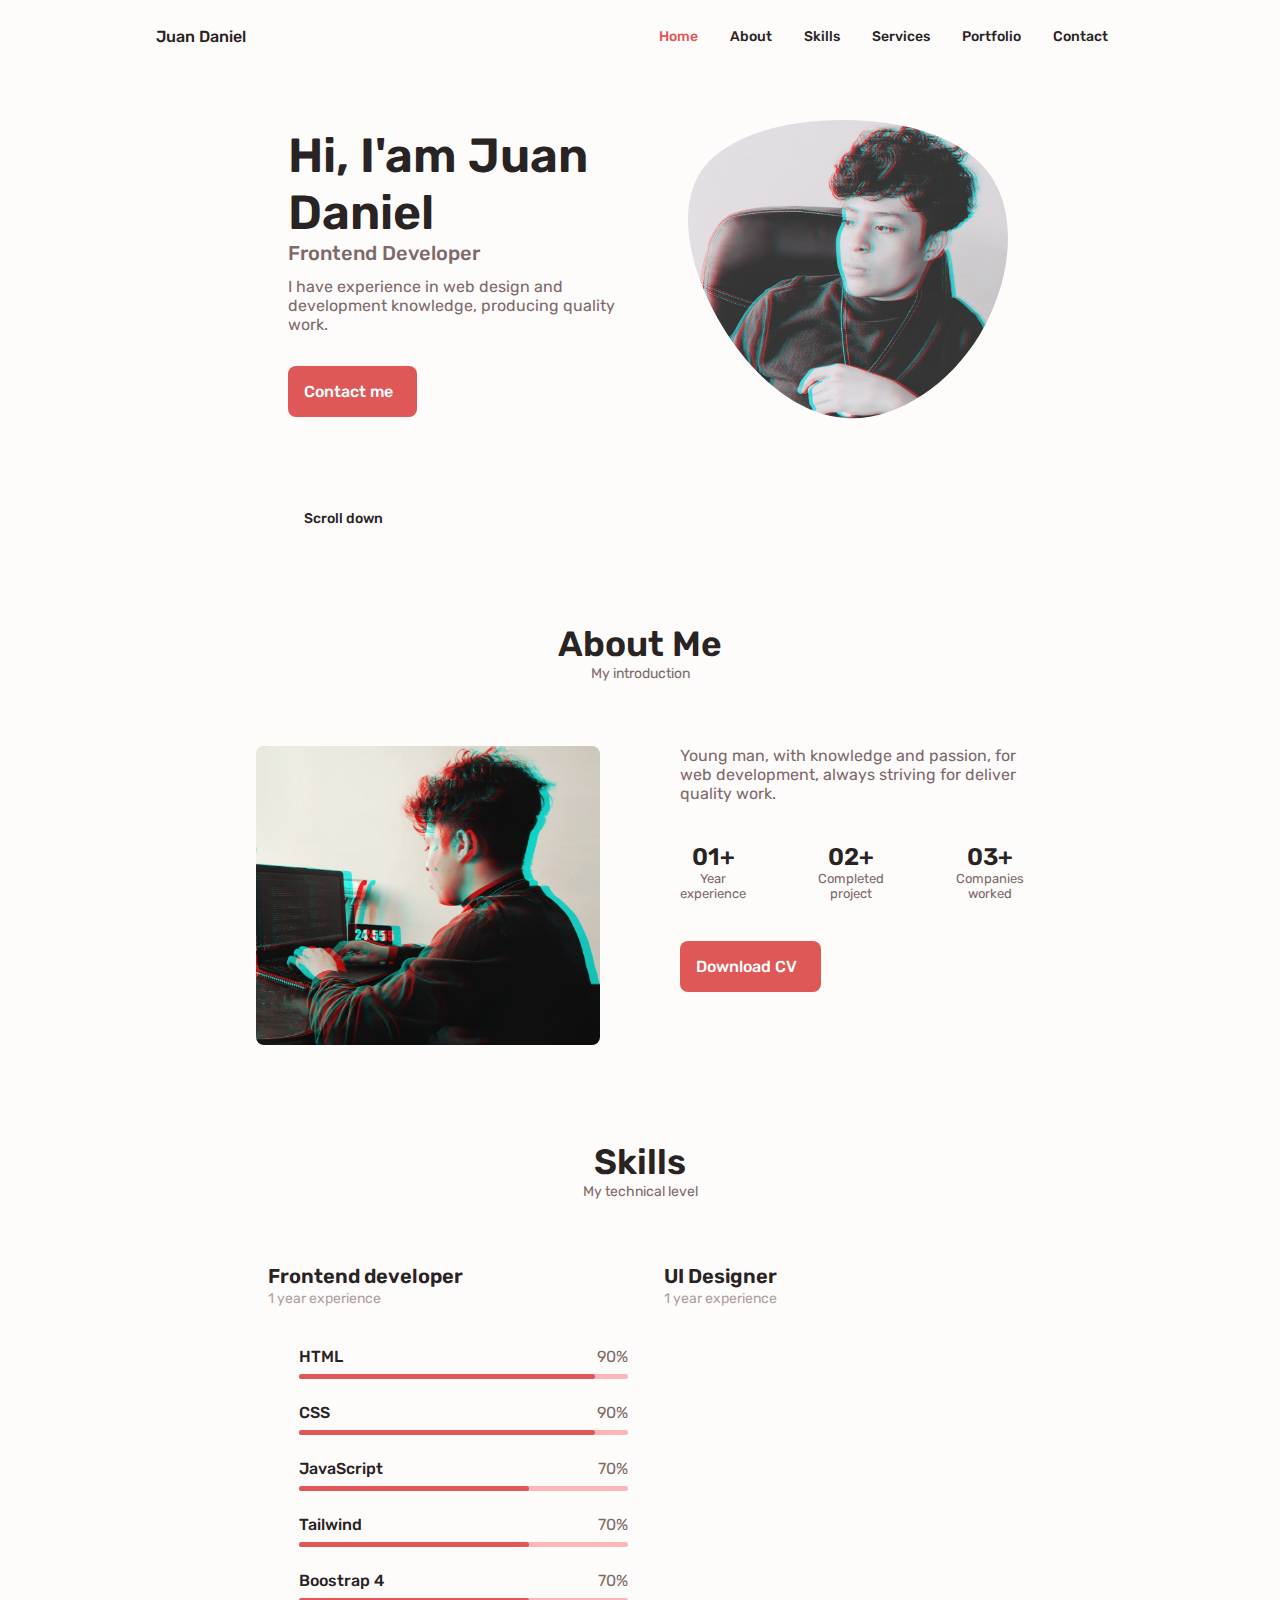
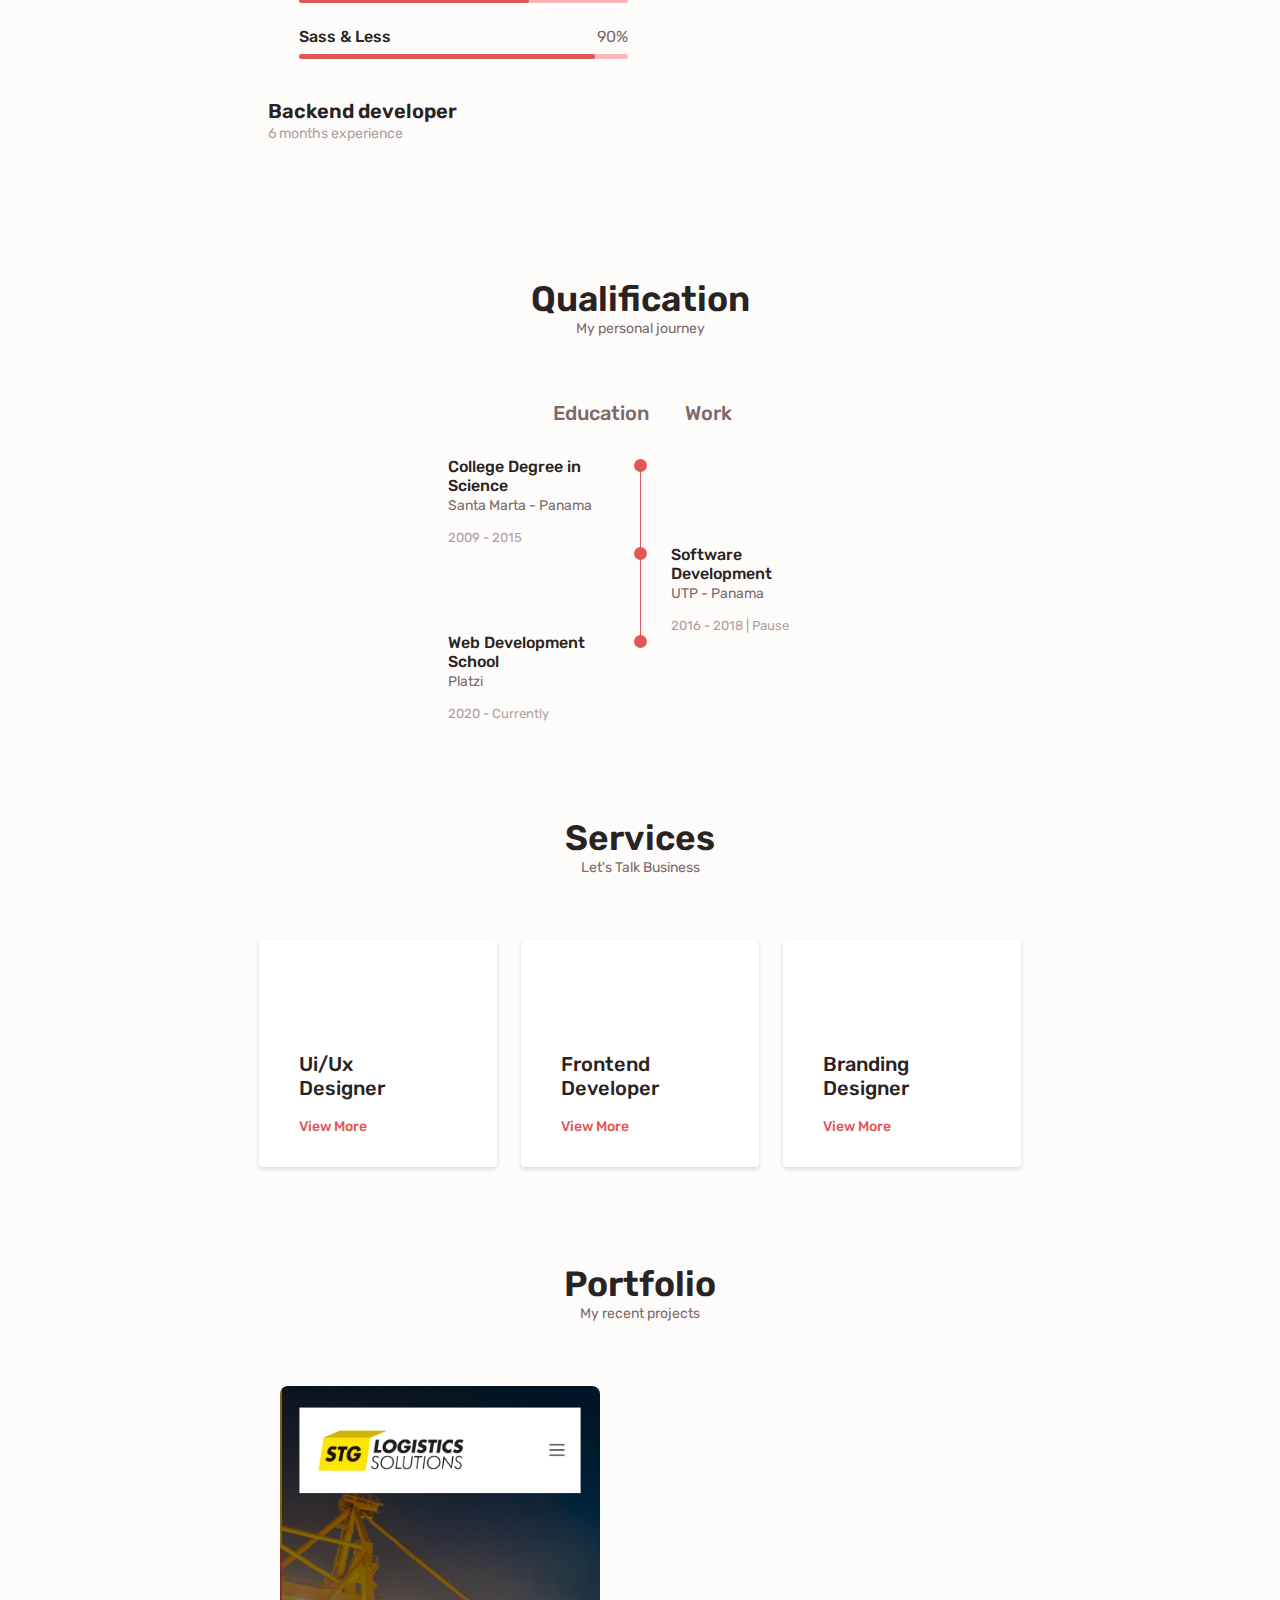
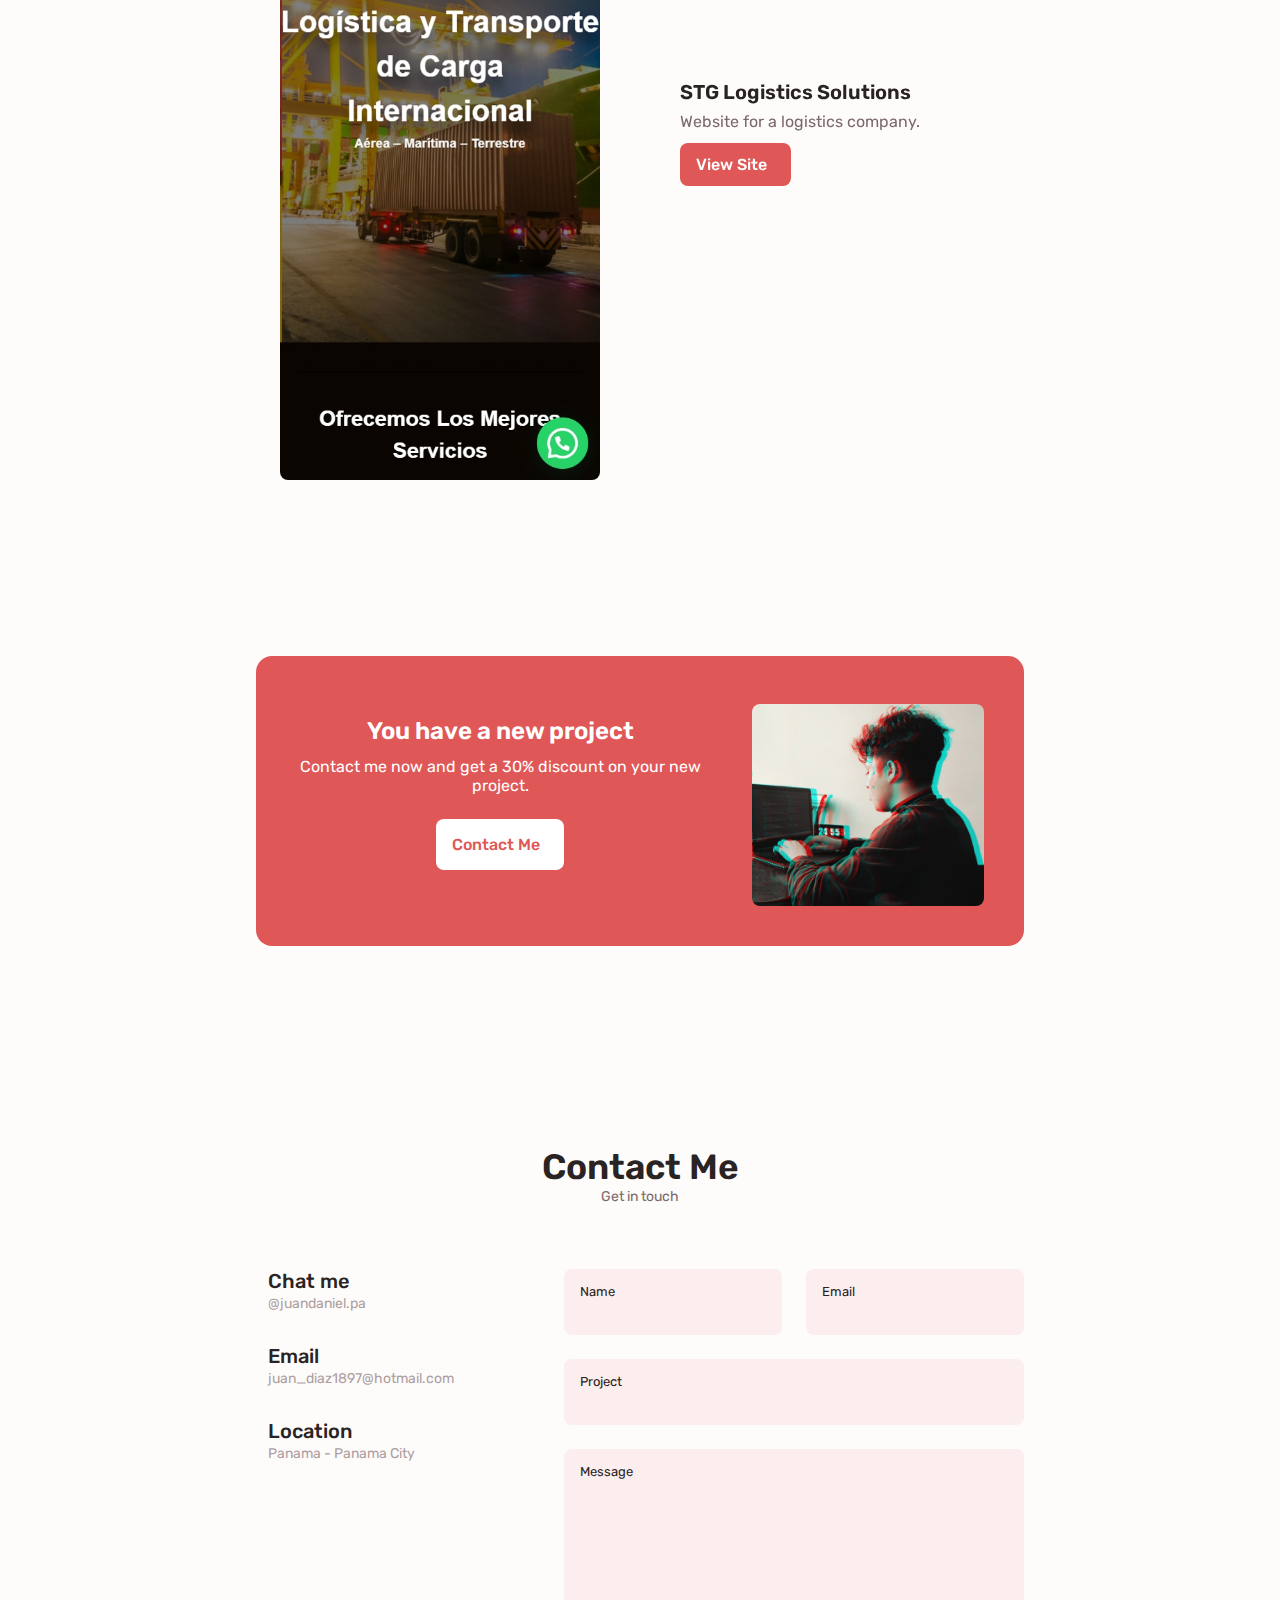
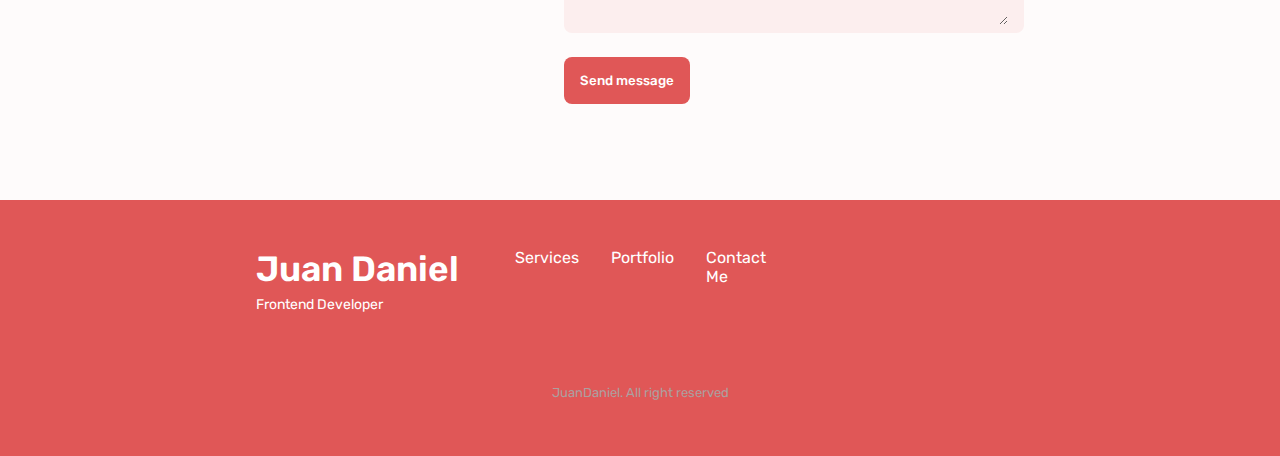
==== index.html @ 8e56fc28 "adding .com" ====
<!DOCTYPE html>
<html lang="en">
<head>
    <title>Portfolio - Juan Daniel</title>
    <meta charset="UTF-8">
    <meta http-equiv="X-UA-Compatible" content="IE=edge">
    <meta name="viewport" content="width=device-width, initial-scale=1.0">
    
    <!--============ UNICONS ============-->
    <link rel="stylesheet" href="https://unicons.iconscout.com/release/v4.0.0/css/line.css">

    <!--============ SWIPER CSS ============-->
    <link rel="stylesheet" href="CSS/swiper-bundle.min.css">


    <!--============ STYLES CSS ============-->
    <link rel="stylesheet" href="CSS/styles.css">

    <!--============ GOOGLE FONTS ============-->
    <link rel="preconnect" href="https://fonts.googleapis.com">
    <link rel="preconnect" href="https://fonts.gstatic.com" crossorigin>
    <link href="https://fonts.googleapis.com/css2?family=Rubik:wght@400;500;600&display=swap" rel="stylesheet">


</head>
<body>
    

    <!--==================== HEADER ====================-->
    <header class="header" id="header">
         <nav class="nav container">
             <a href="" class="nav__logo">Juan Daniel</a>

             <article class="nav__menu" id="nav-menu">
                <ul class="nav__list grid">
                    <li class="nav__item"><a href="#home" class="nav__link active-link">
                        <i class="uil uil-estate nav__icon"></i> Home
                    </a></li>

                    <li class="nav__item"><a href="#about" class="nav__link">
                        <i class="uil uil-user nav__icon"></i> About
                    </a></li>

                    <li class="nav__item"><a href="#skills" class="nav__link">
                        <i class="uil uil-file-alt nav__icon"></i> Skills
                    </a></li>

                    <li class="nav__item"><a href="#services" class="nav__link">
                        <i class="uil uil-briefcase-alt nav__icon"></i> Services
                    </a></li>
                    
                    <li class="nav__item"><a href="#portfolio" class="nav__link">
                        <i class="uil uil-scenery nav__icon"></i> Portfolio
                    </a></li>

                    <li class="nav__item"><a href="#contact" class="nav__link">
                        <i class="uil uil-telegram-alt nav__icon"></i> Contact
                    </a></li>
                </ul>
                <i class="uil uil-times  nav__close" id="nav-close"></i>
             </article>

             <article class="nav__btns">
                <!-- Theme change button -->
                <i class="uil uil-moon change-theme" id="theme-button"></i>

                 <article class="nav__toggle" id="nav-toggle">
                    <i class="uil uil-apps"></i>
                 </article>
             </article>
         </nav> 
    </header>

    <!--==================== MAIN ====================-->
    <main class="main">
        <!--==================== HOME ====================-->
        <section class="home section" id="home">
            <article class="home__container container grid">
                <article class="home__content grid">
                    <article class="home__social">

                        <a href="https://www.linkedin.com/in/juan-daniel-diaz181997/?locale=en_US" target="_blank" class="home__social-icon">
                            <i class="uil uil-linkedin-alt"></i>
                        </a>
                        
                        <a href="https://www.instagram.com/juandaniel.pa/" target="_blank" class="home__social-icon">
                            <i class="uil uil-instagram"></i>
                        </a>
                        
                        <a href="https://github.com/juandaniel-pa" target="_blank" class="home__social-icon">
                            <i class="uil uil-github-alt"></i>
                        </a>
                    </article>
                    <article class="home__img">
                        <svg class="home__blob" viewBox="0 0 200 187" xmlns="http://www.w3.org/2000/svg" xmlns:xlink="http://www.w3.org/1999/xlink">
                            <mask id="mask0" mask-type="alpha">
                                <path d="M190.312 36.4879C206.582 62.1187 201.309 102.826 182.328 134.186C163.346 165.547 
                                130.807 187.559 100.226 186.353C69.6454 185.297 41.0228 161.023 21.7403 129.362C2.45775 
                                97.8511 -7.48481 59.1033 6.67581 34.5279C20.9871 10.1032 59.7028 -0.149132 97.9666 
                                0.00163737C136.23 0.303176 174.193 10.857 190.312 36.4879Z"/>
                            </mask>
                            <g mask="url(#mask0)">
                                <path d="M190.312 36.4879C206.582 62.1187 201.309 102.826 182.328 134.186C163.346 
                                165.547 130.807 187.559 100.226 186.353C69.6454 185.297 41.0228 161.023 21.7403 
                                129.362C2.45775 97.8511 -7.48481 59.1033 6.67581 34.5279C20.9871 10.1032 59.7028 
                                -0.149132 97.9666 0.00163737C136.23 0.303176 174.193 10.857 190.312 36.4879Z"/>
                                <image class="home__blob-img" x='-30' y='' href="./assets/images/lookme.jpg"/>
                            </g>
                        </svg>
                    </article>
                    <article class="home__data">
                        <h1 class="home__title">Hi, I'am Juan Daniel</h1>
                        <h3 class="home__subtitle">Frontend Developer</h3>
                        <p class="home__description">I have experience in web design and development knowledge, producing quality work.</p>
                        <a href="#contact" class="button button--flex">
                            Contact me <i class="uil uil-telegram-alt button__icon"></i>
                        </a>

                    </article>
                </article>
                <article class="home__scroll">
                    <a href="#about" class="home__scroll-button button--flex">
                        <i class="uil uil-mouse-alt home__scroll-mouse"></i>
                        <span class="home__scroll-name">Scroll down</span>
                        <i class="uil uil-arrow-down home__scroll-arrow"></i>
                    </a>
                </article>
            </article>
        </section>

        <!--==================== ABOUT ====================-->
        <section class="about section" id="about">

            <h2 class="section__title">About Me</h2>

            <span class="section__subtitle">My introduction</span>

            <article class="about__container container grid">

                <img src="./assets/images/me_compu.jpg" alt="frontend, design, services, web development, freelance, ui, design" class="about__img">

                <article class="about__data">
                    <p class="about__description">
                        Young man, with knowledge and passion, for web development,
                        always striving for
                        deliver quality work.
                    </p>

                    <article class="about__info">

                        <article>
                            <span class="about__info-title">01+</span>

                            <span class="about__info-name">Year <br> experience</span>
                        </article>

                        <article>
                            <span class="about__info-title">02+</span>

                            <span class="about__info-name">Completed <br> project</span>
                        </article>

                        <article>
                            <span class="about__info-title">03+</span>

                            <span class="about__info-name">Companies <br> worked</span>
                        </article>
                    </article>
                    <article class="about__buttons">
                        <a download="" href="./pdf/Resume-Juan_Diaz.pdf" class="button button--flex">
                            Download CV <i class="uil uil-import button__icon"></i>
                        </a>
                    </article>
                </article>

            </article>
        </section>

        <!--==================== SKILLS ====================-->
        <section class="skills section" id="skills">
            <h2 class="section__title">Skills</h2>
            <span class="section__subtitle">My technical  level</span>

            <div class="skills__container container grid">
                <div>
                     <!--==================== SKILLS 1====================-->
                    <div class="skills__content skills__open">
                        <div class="skills__header">
                            <i class="uil uil-brackets-curly skills__icon"></i>

                            <div>
                                <h1 class="skills__title">Frontend developer</h1>
                                <span class="skills__subtitle">1 year experience</span>
                            </div>
                            <i class="uil uil-angle-down skills__arrow"></i>


                        </div>

                        <div class="skills__list  grid">
                            <div class="skills__data">
                                <div class="skills__titles">
                                    <h3 class="skills__name">HTML</h3>
                                    <span class="skills__number">90%</span>
                                </div>
                                <div class="skills__bar">
                                    <span class="skills__percentage skills__html"></span>
                                </div>
                            </div>

                            <div class="skills__data">
                                <div class="skills__titles">
                                    <h3 class="skills__name">CSS</h3>
                                    <span class="skills__number">90%</span>
                                </div>
                                <div class="skills__bar">
                                    <span class="skills__percentage skills__css"></span>
                                </div>
                            </div>

                            <div class="skills__data">
                                <div class="skills__titles">
                                    <h3 class="skills__name">JavaScript</h3>
                                    <span class="skills__number">70%</span>
                                </div>
                                <div class="skills__bar">
                                    <span class="skills__percentage skills__js"></span>
                                </div>
                            </div>

                            <div class="skills__data">
                                <div class="skills__titles">
                                    <h3 class="skills__name">Tailwind</h3>
                                    <span class="skills__number">70%</span>
                                </div>
                                <div class="skills__bar">
                                    <span class="skills__percentage skills__js"></span>
                                </div>
                            </div>

                            <div class="skills__data">
                                <div class="skills__titles">
                                    <h3 class="skills__name">Boostrap 4</h3>
                                    <span class="skills__number">70%</span>
                                </div>
                                <div class="skills__bar">
                                    <span class="skills__percentage skills__js"></span>
                                </div>
                            </div>

                            <div class="skills__data">
                                <div class="skills__titles">
                                    <h3 class="skills__name">Sass & Less</h3>
                                    <span class="skills__number">90%</span>
                                </div>
                                <div class="skills__bar">
                                    <span class="skills__percentage skills__css"></span>
                                </div>
                            </div>
                        </div>
                    </div>

                    <!--==================== SKILLS 2====================-->
                    <div class="skills__content skills__close">
                        <div class="skills__header">
                            <i class="uil uil-database skills__icon"></i>
                            

                            <div>
                                <h1 class="skills__title">Backend developer</h1>
                                <span class="skills__subtitle">6 months experience</span>
                            </div>
                            <i class="uil uil-angle-down skills__arrow"></i>


                        </div>

                        <div class="skills__list  grid">
                            <!-- <div class="skills__data">
                                <div class="skills__titles">
                                    <h3 class="skills__name">Node JS</h3>
                                    <span class="skills__number">60%</span>
                                </div>
                                <div class="skills__bar">
                                    <span class="skills__percentage skills__node"></span>
                                </div>
                            </div> -->

                            <div class="skills__data">
                                <div class="skills__titles">
                                    <h3 class="skills__name">SQL</h3>
                                    <span class="skills__number">65%</span>
                                </div>
                                <div class="skills__bar">
                                    <span class="skills__percentage skills__sql"></span>
                                </div>
                            </div>

                            <!-- <div class="skills__data">
                                <div class="skills__titles">
                                    <h3 class="skills__name">Mongo DB</h3>
                                    <span class="skills__number">50%</span>
                                </div>
                                <div class="skills__bar">
                                    <span class="skills__percentage skills__mongo"></span>
                                </div>
                            </div> -->

                        </div>
                    </div>
                </div>

                <div>
                    <!--==================== SKILLS 3====================-->
                    <div class="skills__content skills__close">
                        <div class="skills__header">
                            <i class="uil uil-swatchbook skills__icon"></i>
                            
                            

                            <div>
                                <h1 class="skills__title">UI Designer</h1>
                                <span class="skills__subtitle">1 year experience</span>
                            </div>
                            <i class="uil uil-angle-down skills__arrow"></i>


                        </div>

                        <div class="skills__list  grid">
                            <div class="skills__data">
                                <div class="skills__titles">
                                    <h3 class="skills__name">Figma</h3>
                                    <span class="skills__number">80%</span>
                                </div>
                                <div class="skills__bar">
                                    <span class="skills__percentage skills__figma"></span>
                                </div>
                            </div>

                            <div class="skills__data">
                                <div class="skills__titles">
                                    <h3 class="skills__name">Adobe XD</h3>
                                    <span class="skills__number">80%</span>
                                </div>
                                <div class="skills__bar">
                                    <span class="skills__percentage skills__adobe"></span>
                                </div>
                            </div>

                            <div class="skills__data">
                                <div class="skills__titles">
                                    <h3 class="skills__name">Ilustrator</h3>
                                    <span class="skills__number">60%</span>
                                </div>
                                <div class="skills__bar">
                                    <span class="skills__percentage skills__ilustrator"></span>
                                </div>
                            </div>

                            <div class="skills__data">
                                <div class="skills__titles">
                                    <h3 class="skills__name">Photoshop</h3>
                                    <span class="skills__number">60%</span>
                                </div>
                                <div class="skills__bar">
                                    <span class="skills__percentage skills__ilustrator"></span>
                                </div>
                            </div>

                        </div>
                    </div>
                </div>

            </div>
                
        </section>

        <!--==================== QUALIFICATION ====================-->
        <section class="qualification section">
            <h2 class="section__title">Qualification</h2>
            <span class="section__subtitle">My personal journey</span>

            <div class="qualification__container container">
                <div class="qualification__tabs">
                    <div class="qualification__button button--flex qualification__active" data-target="#education">
                        <i class="uil uil-graduation-cap qualification__icon"></i>
                        Education
                    </div>
                    <div class="qualification__button button--flex" data-target="#work">
                        <i class="uil uil-briefcase-alt qualification__icon"></i>
                        Work
                    </div>
                </div>

                <div class="qualification__sections">
                    <!--==================== QUALIFICATION CONTENT 1====================-->
                    <div class="qualification__content qualification__active" data-content id="education">
                        <!--==================== QUALIFICATION 1====================-->
                        <div class="qualification__data">

                            <div>
                                <h3 class="qualification__title">College Degree in Science</h3>
                                <span class="qualification__subtitle">Santa Marta - Panama</span>

                                <div class="qualification__calendar">
                                    <i class="uil uil-calendar-alt"></i>
                                    2009 - 2015
                                </div>
                            </div>
                            

                            <div>
                                <span class="qualification__rounder"></span>
                                <span class="qualification__line"></span>
                            </div>
                        </div>

                        <!--==================== QUALIFICATION 2====================-->
                        <div class="qualification__data">
                            <div></div>

                            <div>
                                <span class="qualification__rounder"></span>
                                <span class="qualification__line"></span>
                            </div>

                            <div>
                                <h3 class="qualification__title">Software Development</h3>
                                <span class="qualification__subtitle">UTP - Panama</span>

                                <div class="qualification__calendar">
                                <i class="uil uil-calendar-alt"></i>
                                2016 - 2018 | Pause
                                </div>
                            </div>
                            

                            
                        </div>

                        <!--==================== QUALIFICATION 3====================-->
                        <div class="qualification__data">
                            
                            <div>
                                <h3 class="qualification__title">Web Development School
                                </h3>
                                <span class="qualification__subtitle">Platzi</span>
    
                                <div class="qualification__calendar">
                                    <i class="uil uil-calendar-alt"></i>
                                    2020 - Currently
                                </div>
                                
                            </div>
                            

                            <div>
                                <span class="qualification__rounder"></span>
                                <!-- <span class="qualification__line"></span> -->
                            </div>

                            <div></div>
                            
                            

            
                        </div>

                        
                        
                        
                        
                    </div>

                     
                    <!--==================== QUALIFICATION CONTENT 2====================-->
                    <div class="qualification__content" data-content id="work">
                        <!--==================== QUALIFICATION 2-1====================-->
                        <div class="qualification__data">

                            <div></div>

                            <div>
                                <span class="qualification__rounder"></span>
                                <span class="qualification__line"></span>
                            </div>

                            <div>
                                <h3 class="qualification__title">Sales Executive</h3>
                                <span class="qualification__subtitle">Spear Contact & Support Center</span>

                                <div class="qualification__calendar">
                                <i class="uil uil-calendar-alt"></i>
                                2017 - 2018
                                </div>
                            </div>
                        </div>

                        <!--==================== QUALIFICATION 2-2====================-->
                        <div class="qualification__data">
                            
                            <div>
                                <h3 class="qualification__title">Sales Executive</h3>
                                <span class="qualification__subtitle">St. Georges Bank</span>

                                <div class="qualification__calendar">
                                <i class="uil uil-calendar-alt"></i>
                                2018 - 2019 
                                </div>
                            </div>

                            <div>
                                <span class="qualification__rounder"></span>
                                <span class="qualification__line"></span>
                            </div>

                            
                            
                            <div></div>
                            

                            
                        </div>

                        <!--==================== QUALIFICATION 3-2====================-->
                        <div class="qualification__data">

                            <div></div>

                            <div>
                                <span class="qualification__rounder"></span>
                                <!-- <span class="qualification__line"></span> -->
                            </div>

                            <div>
                                <h3 class="qualification__title">Freelance</h3>
                                <span class="qualification__subtitle">Frontend Developer</span>
    
                                <div class="qualification__calendar">
                                    <i class="uil uil-calendar-alt"></i>
                                    2021 - Currently
                                </div>
                            </div>
       

                        </div>
                        
                     </div>
                </div>
            </div>

        </section>

        <!--==================== SERVICES ====================-->
        <section class="services section" id="services">
            <h2 class="section__title">Services</h2>
            <span class="section__subtitle">Let's Talk Business</span>

            <div class="services__container container grid">
                <!--==================== SERVICES 1====================-->
                <div class="services__content">
                    <i class="uil uil-window-grid services__icon"></i>
                    <h3 class="services__title">Ui/Ux <br> Designer</h3>

                    <span class="button button--flex button--small button--link services__button">
                        View More
                        <i class="uil uil-arrow-right button__icon"></i>
                    </span>
    
                    <div class="services__modal">
                        <div class="services__modal-content">
                            <h4 class="services__modal-title">Ui/Ux <br> Designer</h4>
                            <i class="uil uil-times services__modal-close"></i>
    
                            <ul class="services__modal-services grid">
                                <li class="services__modal-service">
                                    <i class="uil uil-check-circle services__modal-icon"></i>
                                    <p>I design the user interface.</p>
                                </li>
    
                                <li class="services__modal-service">
                                    <i class="uil uil-check-circle services__modal-icon"></i>
                                    <p>I create your design system.</p>
                                </li>
                                <li class="services__modal-service">
                                    <i class="uil uil-check-circle services__modal-icon"></i>
                                    <p>I create ux element interactions.</p>
                                </li>
                                <li class="services__modal-service">
                                    <i class="uil uil-check-circle services__modal-icon"></i>
                                    <p>With an attractive, peculiar and original view.</p>
                                </li>
                            </ul>
                        </div>
                        
                    </div>
                </div>

                <!--==================== SERVICES 2====================-->
                <div class="services__content">
                    <i class="uil uil uil-arrow services__icon"></i>
                    <h3 class="services__title">Frontend <br> Developer</h3>

                    <span class="button button--flex button--small button--link services__button">
                        View More
                        <i class="uil uil-arrow-right button__icon"></i>
                    </span>
    
                    <div class="services__modal">
                        <div class="services__modal-content">
                            <h4 class="services__modal-title">Frontend <br> Developer</h4>
                            <i class="uil uil-times services__modal-close"></i>
    
                            <ul class="services__modal-services grid">
                                <li class="services__modal-service">
                                    <i class="uil uil-check-circle services__modal-icon"></i>
                                    <p>I develop the user interface.</p>
                                </li>
    
                                <li class="services__modal-service">
                                    <i class="uil uil-check-circle services__modal-icon"></i>
                                    <p>Web Page Development</p>
                                </li>
                                <li class="services__modal-service">
                                    <i class="uil uil-check-circle services__modal-icon"></i>
                                    <p>I give you digital presence, transforming your idea into code.</p>
                                </li>
                                <li class="services__modal-service">
                                    <i class="uil uil-check-circle services__modal-icon"></i>
                                    <p>I help you sell without so much effort, 24/7 a day with an E-commerce website.</p>
                                </li>
                            </ul>
                        </div>
                        
                    </div>
                </div>

                <!--==================== SERVICES 3====================-->
                <div class="services__content">
                    <i class="uil uil-pen services__icon"></i>
                    <h3 class="services__title">Branding <br> Designer</h3>

                    <span class="button button--flex button--small button--link services__button">
                        View More
                        <i class="uil uil-arrow-right button__icon"></i>
                    </span>
    
                    <div class="services__modal">
                        <div class="services__modal-content">
                            <h4 class="services__modal-title">Branding <br> Designer</h4>
                            <i class="uil uil-times services__modal-close"></i>
    
                            <ul class="services__modal-services grid">
                                <li class="services__modal-service">
                                    <i class="uil uil-check-circle services__modal-icon"></i>
                                    <p>I design your post for your socials accounts.</p>
                                </li>
    
                                <li class="services__modal-service">
                                    <i class="uil uil-check-circle services__modal-icon"></i>
                                    <p>I design your logo.</p>
                                </li>
                                <li class="services__modal-service">
                                    <i class="uil uil-check-circle services__modal-icon"></i>
                                    <p>I can make your account grow up.</p>
                                </li>
                                <li class="services__modal-service">
                                    <i class="uil uil-check-circle services__modal-icon"></i>
                                    <p>I position your company brand.</p>
                                </li>
                            </ul>
                        </div>
                        
                    </div>
                </div>

                
            </div>
        </section>

        <!--==================== PORTFOLIO ====================-->
        <section class="portfolio section" id="portfolio">
            <h2 class="section__title">Portfolio</h2>
            <span class="section__subtitle">My recent projects</span>

            <div class="portfolio__container container swiper mySwiper">
                <div class="swiper-wrapper">
                    <!--==================== PORTFOLIO 1====================-->
                    <div class="portfolio__content grid swiper-slide">
                        <img src="./assets/images/stg.jpg" alt="Stg logistics Solutions" class="portfolio__img">

                        <div class="portfolio__data">
                            <h3 class="portfolio__title">STG Logistics Solutions</h3>
                            <p class="portfolio__description">Website for a logistics company.</p>

                            <a href="https://stglogisticssolutions.com/" target="_blank" class="button button--flex button--small portfolio__button">
                                View Site
                                <i class="uil uil-arrow-right button__icon"></i>
                            </a>
                        </div>
                    </div>

                       <!--==================== PORTFOLIO 2====================-->
                    <div class="portfolio__content grid swiper-slide">
                        <img src="./assets/images/think.jpg" alt="elearning, juandaniel" class="portfolio__img">

                        <div class="portfolio__data">
                            <h3 class="portfolio__title">Think CPA</h3>
                            <p class="portfolio__description">Accounting firm in Panama.</p>

                            <a href="https://thinkcpa.pa/"  class="button button--flex button--small portfolio__button">
                                View Site
                                <i class="uil uil-arrow-right button__icon"></i>
                            </a>
                        </div>
                    </div>


                       <!--==================== PORTFOLIO 3====================-->
                    <div class="portfolio__content grid swiper-slide">
                        <img src="./assets/images/jhony.jpg" alt="portfolio" class="portfolio__img">

                        <div class="portfolio__data">
                            <h3 class="portfolio__title">Jhony's Portfolio</h3>
                            <p class="portfolio__description">Personal website to show his skills and experience.</p>

                            <a href="https://jhony-bustamante.netlify.app/" class="button button--flex button--small portfolio__button">
                                View Site
                                <i class="uil uil-arrow-right button__icon"></i>
                            </a>
                        </div>
                    </div>


                       <!--==================== PORTFOLIO 4====================-->
                       <div class="portfolio__content grid swiper-slide">
                        <img src="./assets/images/jesse-storm.jpg" alt="Music, trap, instagram, youtube, juandaniel" class="portfolio__img">

                        <div class="portfolio__data">
                            <h3 class="portfolio__title">Music Site</h3>
                            <p class="portfolio__description">Personal website to promote your music through different platforms.</p>

                            <a href="https://jesse-storm.netlify.app/" class="button button--flex button--small portfolio__button">
                                View Site
                                <i class="uil uil-arrow-right button__icon"></i>
                            </a>
                        </div>
                    </div>

                    

                  <!--==================== PORTFOLIO 6====================-->
                  <div class="portfolio__content grid swiper-slide">
                    <img src="./assets/images/iconic.jpg" alt="Music, trap, instagram, youtube, juandaniel" class="portfolio__img">

                    <div class="portfolio__data">
                        <h3 class="portfolio__title">Iconic Flowers PTY</h3>
                        <p class="portfolio__description">An ecommerce using wordpress, php, js and css.</p>

                        <a href="https://iconicflowerspty.com/" class="button button--flex button--small portfolio__button">
                            View Site
                            <i class="uil uil-arrow-right button__icon"></i>
                        </a>
                    </div>
                </div>
                <!-- ENDS -->
                </div>


                 


                <div class="swiper-button-next">
                    <i class="uil uil-angle-right-b swiper-portfolio-icon"></i>
                </div>
                <div class="swiper-button-prev">
                    <i class="uil uil-angle-left-b swiper-portfolio-icon"></i>
                </div>
                <div class="swiper-pagination-bullets"></div>
            </div>


        </section>

        <!--==================== PROJECT IN MIND ====================-->
        <section class="project section">
            <section class="project section">
                <div class="project__bg">
                    <div class="project__container container grid">
                        <div class="project__data">
                            <h2 class="project__title">You have a new project</h2>
                            <p class="project__description">Contact me now and get a 30% discount on your new project.</p>
                            <a href="#contact" class="button button--flex button--white">
                                Contact Me
                                <i class="uil uil-message project__icon button__icon"></i>
                            </a>
                        </div>

                        <img src="./assets/images/me_compu.jpg" alt="Juan Daniel, portfolio, frontend" class="project__img">
                    </div>
                </div>
            </section>

        </section>

        <!--==================== TESTIMONIAL ====================-->
        <!-- <section class="testimonial section">
            

        </section> -->

        <!--==================== CONTACT ME ====================-->
        <section class="contact section" id="contact">
            <h2 class="section__title">Contact Me</h2>
            <span class="section__subtitle">Get in touch</span>
            <div class="contact__container container grid">
                <div>
                    <div class="contact__information">
                        <i class="uil uil-instagram contact__icon "></i>
                    

                        <div>
                            <h3 class="contact__title">Chat me</h3>
                            <span class="contact__subtitle">@juandaniel.pa</span>
                        </div>
                    </div>

                    <div class="contact__information">
                        <i class="uil uil-envelope contact__icon "></i>
                       
                    

                        <div>
                            <h3 class="contact__title">Email</h3>
                            <span class="contact__subtitle">juan_diaz1897@hotmail.com</span>
                        </div>
                    </div>

                    <div class="contact__information">
                        <i class="uil uil-map-marker contact__icon "></i>
                        
                    

                        <div>
                            <h3 class="contact__title">Location</h3>
                            <span class="contact__subtitle">Panama - Panama City</span>
                        </div>
                    </div>
                </div>

                <form action="/assets/return/greeting.html" class="contact__form grid" name="form__validation" netlify>
                    <div class="contact__inputs grid">
                        <div class="contact__content">
                            <label for="name__principal" class="contact__label">Name</label>
                            <input type="text" class="contact__input" name="name__principal">
                        </div>
                        <div class="contact__content">
                            <label for="email__principal" class="contact__label">Email</label>
                            <input type="email" class="contact__input" name="email__principal">
                        </div>
                    </div>
                    <div class="contact__content">
                        <label for="project__principal" class="contact__label">Project</label>
                        <input type="text" class="contact__input" name="project__principal">
                    </div>
                    <div class="contact__content">
                        <label for="message__textarea" class="contact__label">Message</label>
                        <textarea name="message__textarea" id="" cols="0" rows="7" class="contact__input"></textarea>
                    </div>

                    <div>
                        <input type="submit" class="button button--flex contact__submit" value="Send message">

                    </div>

                </form>
            </div>
        </section>
    </main>

    <!--==================== FOOTER ====================-->
    <footer class="footer">
        <div class="footer__bg">
            <div class="footer__container container grid">
                <div>
                    <h1 class="footer__title">Juan Daniel</h1>
                    <span class="footer__subtitle">Frontend Developer</span>
                </div>

                <ul class="footer__links">
                    <li>
                        <a href="#services" class="footer__link">Services</a>
                    </li>

                    <li>
                        <a href="#portfolio" class="footer__link">Portfolio</a>
                    </li>

                    <li>
                        <a href="#contact" class="footer__link">Contact Me</a>
                    </li>
                </ul>

                <div class="footer__socials">
                    <a href="https://www.linkedin.com/in/juan-daniel-diaz181997/?locale=en_US" target="_blank" class="footer__social">
                        <i class="uil uil-linkedin-alt"></i>
                    </a>
                    <a href="https://www.instagram.com/juandaniel.pa/" target="_blank" class="footer__social">
                        <i class="uil uil-instagram"></i>
                    </a>
                    <a href="https://github.com/juandaniel-pa" target="_blank" class="footer__social">
                        <i class="uil uil-github-alt"></i>
                    </a>
                </div>
                
            </div>

            
            <p class="footer__copy">JuanDaniel. All right reserved</p>
            
        </div>
        
    </footer>


    <!--============= SCROLL TOP =============-->
    <a href="#" class="scrollup" id="scroll-up">
        <i class="uil uil-angle-double-up scrollup__icon"></i>
    </a>

    <!--============ SWIPER JS ============-->
    <script src="JS/swiper-bundle.min.js"></script>



    <!--============ MAIN JS ============-->
    <script src="./JS/main.js"></script>
</body>
</html>
---- CSS/styles.css ----
/*==================== VARIABLES CSS ====================*/
:root {
    --header-height: 3rem;

    /*========== Colors ==========*/
    /* Change favorite color */
    --hue-color: 0; /*Purple 250 - Green 142 - Blue 230 - Pink 340*/

    /* HSL color mode */
    --first-color: hsl(var(--hue-color), 69%, 61%);
    --first-color-second: hsl(var(--hue-color), 69%, 61%);
    --first-color-alt: hsl(var(--hue-color), 57%, 53%);
    --first-color-lighter: hsl(var(--hue-color), 92%, 85%);
    --title-color: hsl(var(--hue-color), 8%, 15%);
    --text-color: hsl(var(--hue-color), 8%, 45%);
    --text-color-light: hsl(var(--hue-color), 8%, 65%);
    --input-color: hsl(var(--hue-color), 70%, 96%);
    --body-color: hsl(var(--hue-color), 60%, 99%);
    --scroll-bar-color: hsl(var(--hue-color), 12%, 90%);
    --scroll-thumb-color: hsl(var(--hue-color), 12%, 80%);
    --container-color: #fff;

    /*========== Font and typography ==========*/
    --body-font: 'Rubik', sans-serif;

    /* .5rem = 8px, 1rem = 16px, 1.5rem = 24px ... */
    --big-font-size: 2rem;
    --h1-font-size: 1.5rem;
    --h2-font-size: 1.25rem;
    --h3-font-size: 1.125rem;
    --normal-font-size: .938rem;
    --small-font-size: .813rem;
    --smaller-font-size: .75rem;

    /*========== Font weight ==========*/
    --font-medium: 500;
    --font-semi-bold: 600;

    /*========== Margenes Bottom ==========*/
    /* .25rem = 4px, .5rem = 8px, .75rem = 12px ... */
    --mb-0-25: .25rem;
    --mb-0-5: .5rem;
    --mb-0-75: .75rem;
    --mb-1: 1rem;
    --mb-1-5: 1.5rem;
    --mb-2: 2rem;
    --mb-2-5: 2.5rem;
    --mb-3: 3rem;

    /*========== z index ==========*/
    --z-tooltip: 10;
    --z-fixed: 100;
    --z-modal: 1000;
}

/* Font size for large devices */
@media screen and (min-width: 968px) {
    :root {
        --big-font-size: 3rem;
        --h1-font-size: 2.2rem;
        --h2-font-size: 1.5rem;
        --h3-font-size: 1.25rem;
        --normal-font-size: 1rem;
        --small-font-size: .875rem;
        --smaller-font-size: .813rem;
    }
}

/*========== Variables Dark theme ==========*/
body.dark-theme{
    --first-color-second: hsl(var(--hue-color), 30%, 8%);
    --title-color: hsl(var(--hue-color), 8%, 95%);
    --text-color: hsl(var(--hue-color), 8%, 75%);
    --input-color: hsl(var(--hue-color), 29%, 16%);
    --body-color: hsl(var(--hue-color), 28%, 12%);
    --container-color:hsl(var(--hue-color), 29%, 16%);
    --scroll-bar-color: hsl(var(--hue-color), 12%, 48%);
    --scroll-thumb-color: hsl(var(--hue-color), 12%, 36%);
}

/*========== Button Dark/Light ==========*/
.nav__btns{
    display: flex;
    align-items: center;
}

.change-theme{
    font-size: 1.25rem;
    color: var(--title-color);
    margin-right: var(--mb-1);
    cursor: pointer;
}

.change-theme:hover{
    color: var(--first-color);
}


/*==================== BASE ====================*/
*{
    box-sizing: border-box;
    padding: 0;
    margin: 0;
}

html {
    scroll-behavior: smooth;
    
}

body{
    margin: 0 0 var(--header-height) 0;
    font-family: var(--body-font);
    font-size: var(--normal-font-size);
    background-color: var(--body-color);
    color: var(--text-color);
}

h1,h2,h3,h4 {
    color: var(--title-color);
    font-weight: var(--font-semi-bold);
}

ul {
    list-style: none;
}

a {
    text-decoration: none;
}

img {
    max-width: 100%;
    height: auto;
}

/*==================== REUSABLE CSS CLASSES ====================*/
.section {
    padding: 2rem 0 4rem;
}

.section__title{
    font-size: var(--h1-font-size);
}

.section__subtitle{
    display: block;
    font-size: var(--small-font-size);
    margin-bottom: var(--mb-3);
}
.section__title, .section__subtitle {
    text-align: center;
}

/*==================== LAYOUT ====================*/
.container {
    max-width: 768px;
    margin-left: var(--mb-1-5);
    margin-right: var(--mb-1-5);
}

.grid {
    display: grid;
    gap: 1.5rem;
}

.header{
    width: 100%;
    position: fixed;
    bottom: 0;
    left: 0;
    z-index: var(--z-fixed);
    background-color: var(--body-color);
}
/*==================== NAV ====================*/
.nav{
    max-width: 968px;
    height: var(--header-height);
    display: flex;
    justify-content: space-between;
    align-items: center;
}

.nav__logo, .nav__toggle{
    color: var(--title-color);
    font-weight: var(--font-medium);
}

.nav__logo:hover{
    color: var(--first-color);
}

.nav__toggle{
    font-size: 1.1rem;
    cursor: pointer;
}

.nav__toggle:hover{
    color: var(--first-color);
}

@media screen and (max-width: 767px) {
    .nav__menu{
        position: fixed;
        bottom: -100%;
        left: 0;
        width: 100%;
        background-color: var(--body-color);
        padding: 2rem 1.5rem 4rem;
        box-shadow: 0 -1px 4px rgba(0, 0, 0, .15);
        border-radius: 1.5rem 1.5rem 0 0;
        transition: .3s;
    }
}

.nav__list {
    grid-template-columns: repeat(3, 1fr);
    gap: 2rem;
}

.nav__link {
    display: flex;
    flex-direction: column;
    align-items: center;
    font-size: var(--small-font-size);
    color: var(--title-color);
    font-weight: var(--font-medium);
}

.nav__link:hover {
    color: var(--first-color);
}

.nav__icon{
    font-size: 1.2rem;
}

.nav__close {
    position: absolute;
    right: 1.3rem;
    bottom: .5rem;
    font-size: 1.5rem;
    cursor: pointer;
    color: var(--first-color);
}

.nav__close:hover{
    color: var(--first-color-alt);
}
/* show menu */
.show-menu{
    bottom: 0;
}

/* Active link */
.active-link{
    color: var(--first-color);
}

/* Change background header */
.scroll-header{
    box-shadow: 0 -1px 4px rgba(0, 0, 0, .15);
}

/*==================== HOME ====================*/
.home__container{
    gap: 1rem;
}
.home__content{
    grid-template-columns: .5fr 3fr;
    padding-top: 3.5rem;
    align-items: center;
}

.home__social{
    display: grid;
    grid-template-columns: max-content;
    row-gap: 1rem;
}

.home__social-icon{
    font-size: 1.25rem;
    color: var(--first-color);
}

.home__social-icon:hover{
    color: var(--first-color-alt);
}

.home__blob{
    width: 200px;
    fill: var(--first-color);
}

.home__blob-img{
    width: 250px;
}

.home__data{
    grid-column: 1 / 3;
}

.home__title {
    font-size: var(--big-font-size);
}

.home__subtitle{
    font-size: var(--h3-font-size);
    color: var(--text-color);
    font-weight: var(--font-medium);
    margin-bottom: var(--mb-0-75);
}

.home__description{
    margin-bottom: var(--mb-2);
}

.home__scroll{
    display: none;
}

.home__scroll-button{
    color: var(--first-color);
    transition: .3s;
}

.home__scroll-button:hover{
    transform: translateY(.25rem);
}

.home__scroll-mouse{
    font-size: 2rem;
}

.home__scroll-name{
    font-size: var(--small-font-size);
    color: var(--title-color);
    font-weight: var(--font-medium);
    margin-right: var(--mb-0-25);
}

.home__scroll-arrow{
    font-size: 1.25rem;
}


/*==================== BUTTONS ====================*/
.button{
    display: inline-block;
    background-color: var(--first-color);
    color: #fff;
    border-radius: .5rem;
    padding: 1rem;
    font-weight: var(--font-medium);
}

.button:hover{
    background-color: var(--first-color-alt);
}

.button__icon{
    font-size: 1.25rem;
    margin-left: var(--mb-0-5);
    transition: .3s;
}

.button--white{
    background-color: #fff;
    color: var(--first-color);
}

.button--white:hover{
    background-color: #fff;
}
.button--flex{
    display: inline-flex;
    align-items: center;
}

.button--small{
    padding: .75rem 1rem;
}

.button--link{
    padding: 0;
    background-color: transparent;
    color: var(--first-color);
}

.button--link:hover{
    background-color: transparent;
    color: var(--first-color-alt);
}
/*==================== ABOUT ====================*/
.about__img{
    width: 200px;
    border-radius: .5rem;
    justify-self: center;
    align-self: center;
}

.about__description{
    text-align: center;
    margin-bottom:var(--mb-2-5);
}

.about__info{
    display: flex;
    justify-content: space-evenly;
    margin-bottom: var(--mb-2-5);
}

.about__info-title{
    font-size: var(--h2-font-size);
    font-weight: var(--font-semi-bold);
    color: var(--title-color);
}

.about__info-name{
    font-size: var(--smaller-font-size);
}

.about__info-title, .about__info-name{
    display: block;
    text-align: center;
}

.about__buttons{
    display: flex;
    justify-content: center;
}
/*==================== SKILLS ====================*/
.skills__container{
    row-gap: 0;
}

.skills__header{
    display: flex;
    align-items: center;
    margin-bottom: var(--mb-2-5);
    cursor: pointer;
}

.skills__icon, .skills__arrow{
    font-size: 2rem;
    color: var(--first-color);
}

.skills__icon{
    margin-right: var(--mb-0-75);
}

.skills__title{
    font-size: var(--h3-font-size);
}

.skills__subtitle{
    font-size: var(--small-font-size);
    color: var(--text-color-light);
}

.skills__arrow{
    margin-left: auto;
    transition: all .4s ease-in;
}

.skills__list{
    row-gap: 1.5rem;
    padding-left: 2.7rem;
}

.skills__titles{
    display: flex;
    justify-content: space-between;
    margin-bottom: var(--mb-0-5);
}

.skills__name{
    font-size: var(--normal-font-size);
    font-weight: var(--font-medium);
}

.skills__bar, .skills__percentage{
    height: 5px;
    border-radius: .25rem;
}

.skills__bar{
    background-color: var(--first-color-lighter);
}

.skills__percentage{
    display: block;
    background-color: var(--first-color);
}

.skills__html{
    width: 90%;
}

.skills__css{
    width: 90%;
}

.skills__js,.skills__react{
    width: 70%;
}
.skills__node, .skills__ilustrator{
    width: 60%;
}
.skills__sql, .skills__mongo{
    width: 50%;
}

.skills__figma, .skills__adobe{
    width: 80%;
}

.skills__close .skills__list {
    height: 0;
    overflow: hidden;
}

.skills__open .skills__list{
    height: max-content;
    margin-bottom: var(--mb-2-5);
}

.skills__open .skills__arrow{
    transition: all .4s ease-in;
    transform: rotate(-180deg);
}

/*==================== QUALIFICATION ====================*/
.qualification__tabs {
    display: flex;
    justify-content: space-evenly;
    margin-bottom: var(--mb-2);
}

.qualification__button{
    font-size: var(--h3-font-size);
    font-weight: var(--font-medium);
    cursor: pointer; 
}

.qualification__button:hover{
    color: var(--first-color);
}

.qualification__icon{
    font-size: 1.8rem;
    margin-right: var(--mb-0-25);
}

.qualification__data{
    display: grid;
    grid-template-columns: 1fr max-content 1fr;
    column-gap: 1.5rem;
}

.qualification__title {
    font-size: var(--normal-font-size);
    font-weight: var(--font-medium);
}

.qualification__subtitle{
    display: inline-block;
    font-size: var(--small-font-size);
    margin-bottom: var(--mb-1);
}

.qualification__calendar{
    font-size: var(--smaller-font-size);
    color: var(--text-color-light);
}

.qualification__rounder{
    display: inline-block;
    width: 13px;
    height: 13px;
    background-color: var(--first-color);
    border-radius: 50%;
}

.qualification__line{
    display: block;
    width: 1px;
    height: 100%;
    background-color: var(--first-color);
    transform: translate(6px, -7px);
}

.qualification [data-content]{
    display: none;
}

.qualification__active[data-content]{
    display: block;
}
/*==================== SERVICES ====================*/
.services__container{
    gap: 1.5rem;
    grid-template-columns: repeat(2,1fr);
}

.services__content{
    position: relative;
    background-color: var(--container-color);
    padding: 3.5rem .5rem 1.25rem 1.5rem;
    border-radius: .25rem;
    box-shadow: 0 2px 4px rgba(0, 0, 0, .15);
    transition: .4s;
}

.services__content:hover{
    box-shadow: 0 4px 8px rgba(0, 0, 0, .15);
}

.services__icon{
    display: block;
    font-size: 1.5rem;
    color: var(--first-color);
    margin-bottom: var(--mb-1);
}

.services__title{
    font-size: var(--h3-font-size);
    margin-bottom: var(--mb-1);
    font-weight: var(--font-medium);
}

.services__button{
    cursor: pointer;
    font-size:var(--small-font-size);
}

.services__button:hover .button__icon{
    transform: translateX(.25rem);
}

.services__modal{
    position: fixed;
    top: 0;
    left: 0;
    right: 0;
    bottom: 0;
    background-color: rgba(0, 0, 0, .5);
    display: flex;
    align-items: center;
    justify-content: center;
    padding: 0 1rem;
    z-index: var(--z-modal);
    opacity: 0;
    visibility: hidden;
    transition: .4s;
}

.services__modal-content{
    position: relative;
    background-color: var(--container-color);
    padding: 1.5rem;
    border-radius: .5rem;
}

.services__modal-services{
    row-gap: 1rem;
}

.services__modal-service{
    display: flex;
}

.services__modal-title{
    font-size: var(--h3-font-size);
    font-weight: var(--font-medium);
    margin-bottom: var(--mb-1-5);
}

.services__modal-close{
    position: absolute;
    top: 1rem;
    right: 1rem;
    font-size: 1.5rem;
    color: var(--first-color);
    cursor: pointer;
}

.services__modal-icon{
    color: var(--first-color);
    margin-right: var(--mb-0-25);
}
/* Active Modal */
.active-modal{
    opacity: 1;
    visibility: visible;
}

/*==================== PORTFOLIO ====================*/
.portfolio__container{
    overflow: initial;
}

.portfolio__content{
    padding: 0 1.5rem;
}

.portfolio__img{
    width: 265px;
    border-radius: .5rem;
    justify-self: center;
}

.portfolio__title{
    font-size: var(--h3-font-size);
    margin-bottom: var(--mb-0-5);
}

.portfolio__description{
    margin-bottom: var(--mb-0-75);
}

.portfolio__button:hover .button__icon{
    transform: translateX(.25rem);

}

.swiper-button-prev::after, .swiper-button-next::after{
    content: '';
}

.swiper-portfolio-icon{
    font-size: 2rem;
    color: var(--first-color);
}

.swiper-button-prev{
    left: -.5rem;
}

.swiper-button-next{
    right: -.5rem;
}

.swiper-button-prev, .swiper-button-next{
    outline: none;
}




/*==================== PROJECT IN MIND ====================*/
.project{
    text-align: center;
}

.project__bg{
    background-color: var(--first-color-second);
    padding-top: 3rem;
    padding-bottom: 2.5rem;
}

.project__title{
    font-size: var(--h2-font-size);
    margin-bottom: var(--mb-0-75);
}

.project__description{
    margin-bottom: var(--mb-1-5);
}

.project__title, .project__description{
    color: #fff;
}

.project__img{
    width: 232px;
    justify-self: center;
    border-radius: .5rem;
}




/*==================== TESTIMONIAL ====================*/


/*==================== CONTACT ME ====================*/

.contact__container{
    row-gap: 3rem;
}

.contact__information{
    display: flex;
    margin-bottom: var(--mb-2);
}

.contact__icon{
    font-size: 2rem;
    color: var(--first-color);
    margin-right: var(--mb-0-75);
}

.contact__title{
    font-size: var(--h3-font-size);
    font-weight: var(--font-medium);
}

.contact__subtitle{
    font-size: var(--small-font-size);
    color: var(--text-color-light);
}

.contact__submit{
    border: none;
    outline: none;
    font-family: var(--body-font);
}
.contact__content{
    background-color: var(--input-color);
    border-radius: .5rem;
    padding: .75rem 1rem .25rem;
}

.contact__label{
    font-size: var(--smaller-font-size);
    color: var(--title-color);
}
.contact__input{
    width: 100%;
    background-color: var(--input-color);
    color: var(--text-color);
    font-family: var(--body-font);
    font-size: var(--normal-font-size);
    border: none;
    outline: none;
    padding: 0.25rem .5rem .5rem 0;
}
/*==================== FOOTER ====================*/
.footer{
    padding-top: 2rem;
}

.footer__container{
    row-gap: 3.5rem;
}

.footer__bg{
    background-color: var(--first-color-second);
    padding-top: 2rem 0 3rem;
}

.footer__title{
    font-size: var(--h1-font-size);
    margin-bottom: var(--mb-0-25);
}

.footer__subtitle{
    font-size: var(--small-font-size);
}

.footer__links{
    display: flex;
    flex-direction: column;
    row-gap: 1.5rem;
}

.footer__link:hover{
    color: var(--first-color-lighter);
}

.footer__social{
    font-size: 1.25rem;
    margin-right: var(--mb-1-5);
}

.footer__scoial:hover{
    color: var(--first-color-lighter);
}

.footer__copy{
    font-size: var(--smaller-font-size);
    text-align: center;
    color: var(--text-color-light);
    margin-top: var(--mb-3);
}
.footer__title, .footer__subtitle, .footer__link, .footer__social{
    color: #fff;
}


/* ========== GREETING PAGE ========== */
.greeting__title{
    text-align: center;
}

.greeting__section{
    margin-top: var(--mb-3);
    display: flex;
    flex-direction: column;
    justify-content: center;
    align-items: center;
    height: auto;
}

.greeting__img{
    border-radius: .5rem;
    max-width: 300px;
}




/*========== SCROLL UP ==========*/
.scrollup{
    position: fixed;
    right: 1rem;
    bottom: -20%;
    background-color: var(--first-color);
    opacity: .8;
    padding: 0 .3rem;
    border-radius: .4rem;
    z-index: var(--z-tooltip);
    transition: .4s;
}

.scrollup:hover{
    background-color: var(--first-color-alt);
}

.scrollup__icon{
    font-size: 1.5rem;
    color: #fff;
}

/* Show scroll */
.show-scroll{
    bottom: 5rem;
}

/*========== SCROLL BAR ==========*/
::-webkit-scrollbar{
    width: .60rem;
    background-color: var(--scroll-bar-color);
    border-radius: .5rem;
}

::-webkit-scrollbar-thumb{
    background-color: var(--scroll-thumb-color);
    border-radius: .5rem;
}

::-webkit-scrollbar-thumb:hover{
    background-color: var(--text-color-light);
}

/*==================== MEDIA QUERIES ====================*/
/* For small devices */
@media screen and (max-width: 350px){
    .container {
        margin-left: var(--mb-1);
        margin-right: var(--mb-1);
    }

    .nav__menu{
        padding: 2rem .25rem 4rem;
    }

    .nav__list{
        column-gap: 0;
    }

    .home__content{
        grid-template-columns: .25fr 3fr;
    }

    .home__blob{
        width: 180px;
    }

    .skills__title{
        font-size: var(--normal-font-size);
    }

    .qualification__data{
        gap: .5rem;
    }

    .services__container{
        grid-template-columns: max-content;
        justify-content: center;
    }

    .services__content{
        padding-right: 3.5rem;
    }

    .services__modal{
        padding: 0 .5rem;
    }

    .project__img{
        width: 200px;
    }

    .testimonial__data, .testimonial__header{
        flex-direction: column;
        align-items: center;
    }

    .testimonial__img{
        margin-right: 0;
        margin-bottom: var(--mb-0-25);
    }

    .testimonial__data, .testimonial__description{
        text-align: center;
    }


}


/* For medium devices */
@media screen and (min-width: 568px){
    .home__content{
        grid-template-columns: max-content 1fr 1fr;
    }

    .home__data{
        grid-column: initial;
    }

    .home__img{
        order: 1;
        justify-self: center;
    }

    .about__container,
    .skills__container,
    .portfolio__content,
    .project__container,
    .contact__container,
    .footer__container{
        grid-template-columns: repeat(2,1fr);
    }

    .qualification__sections{
        display: grid;
        grid-template-columns: .6fr;
        justify-content: center;
    }

}

/* For large devices */
@media screen and (min-width: 768px) {
    .container{
        margin-left: auto;
        margin-right: auto;
    }

    body{
        margin: 0;
    }

    .section{
        padding: 6rem 0 2 rem;
    }

    .section__subtitle{
        margin-bottom: 4rem;
    }

    .header{
        top: 0;
        bottom: initial;
    }

    .header,
    .main,
    .footer__container{
        padding: 0 1rem;
    }

    .nav{
        height: calc(var(--header-height) + 1.5rem);
        column-gap: 1rem;
    }

    .nav__icon,
    .nav__close,
    .nav__toggle{
        display: none;
    }

    .nav__list{
        display: flex;
        column-gap: 2rem;
    }

    .nav__menu{
        margin-left: auto;
    }

    .change-theme{
        margin: 0;
    }

    .home__container{
        row-gap: 5rem;
    }

    .home__content{
        padding-top: 5.5rem;
        column-gap: 2rem;
    }

    .home__blob{
        width: 270px;
    }

    .home__scroll{
        display: block;
    }

    .home__scroll-button{
        margin-left: 3rem;
    }

    .about__container{
        column-gap: 5rem;
    }

    .about__img{
        width: 350px;
    }

    .about__description{
        text-align: initial;
    }

    .about__info{
        justify-content: space-between;
    }

    .about__buttons{
        justify-content: initial;
    }

    .qualification__tabs{
        justify-content: center;
    }

    .qualification__button{
        margin: 0 var(--mb-1);
    }

    .qualification__sections{
        grid-template-columns: .5fr;
    }

    .services__container{
        grid-template-columns: repeat(3,218px);
        justify-content: center;
    }

    .services__icon{
        font-size: 2rem;
    }

    .services__content{
        padding: 6rem 0 2rem 2.5rem;
    }

    .services__modal-content{
        width: 450px;
    }

    .portfolio__img{
        width: 320px;
    }

    .portfolio__content{
        align-items: center;
    }

    .project{
        text-align: inital;
    }

    .project__bg{
        background-color: transparent;
    }

    .project__container{
        background-color: var(--first-color-second);
        border-radius: 1rem;
        padding: 3rem 2.5rem 2.5rem;
        grid-template-columns: 1fr max-content;
        column-gap: 3rem;
    }

    .project__data{
       padding-top: .8rem; 
    }

    .footer__container{
        grid-template-columns: repeat(3,1fr);
    }

    .footer__bg{
        padding: 3rem 0 3.5rem;
    }

    .footer__links{
        flex-direction: row;
        column-gap: 2rem;
    }

    .footer__socials{
        justify-self: flex-end;
    }

    .footer__copy{
        margin-top: 4.5rem;
    }
}


/* For X-large devices */

@media screen and (min-width: 1024px){
    .header,
    .main,
    .footer__container{
        padding: 0;
    }

    .home__blob{
        width: 320px;
    }

    .home__social{
        transform: translateX(-6rem);
    }

    .services__container{
        grid-template-columns: repeat(3, 238px);
    }

    .portfolio__content{
        column-gap: 5rem;
    }

    .swiper-portfolio-icon{
        font-size: 3.5rem
    }

    .swiper-button-prev{
        left: -3.5rem;
    }

    .swiper-button-next{
        right: -3.5rem;
    }

    .contact__form{
        width: 460px;
    }

    .contact__inputs{
        grid-template-columns: repeat(2, 1fr);
    }
}
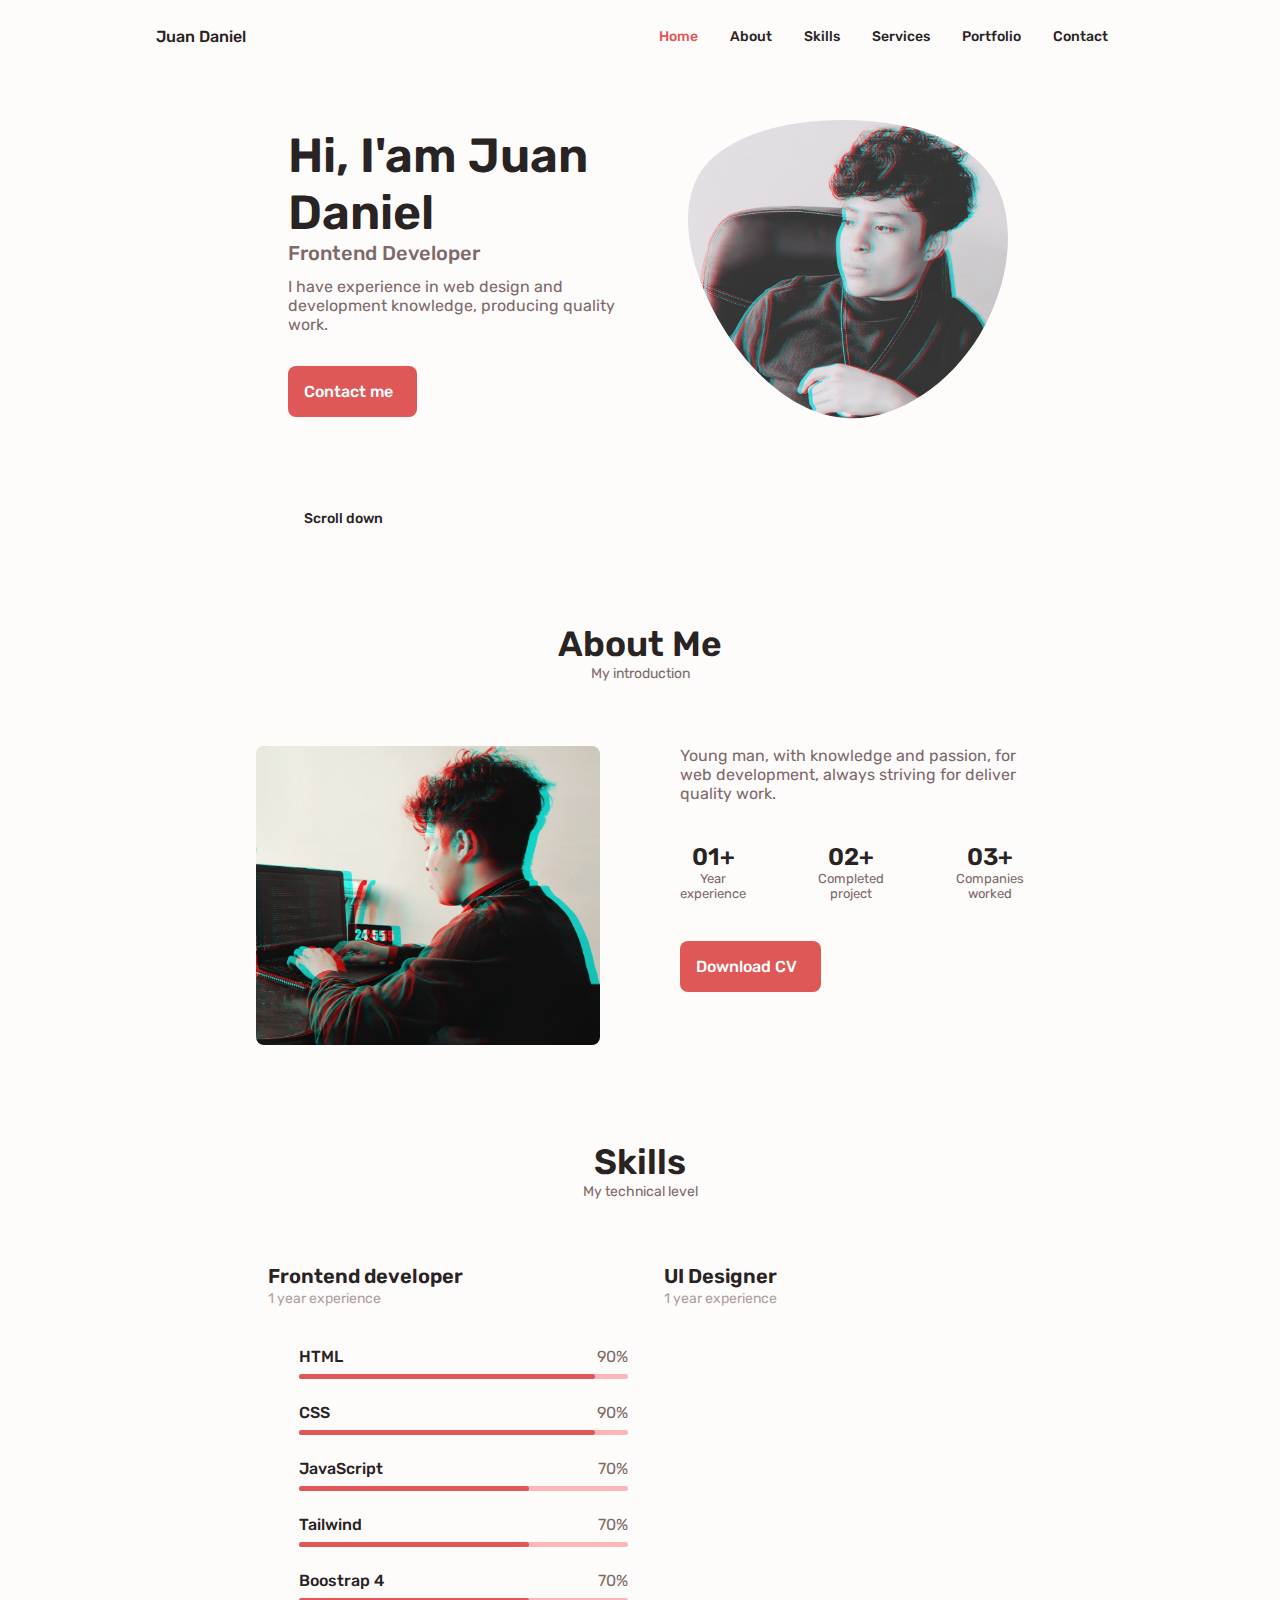
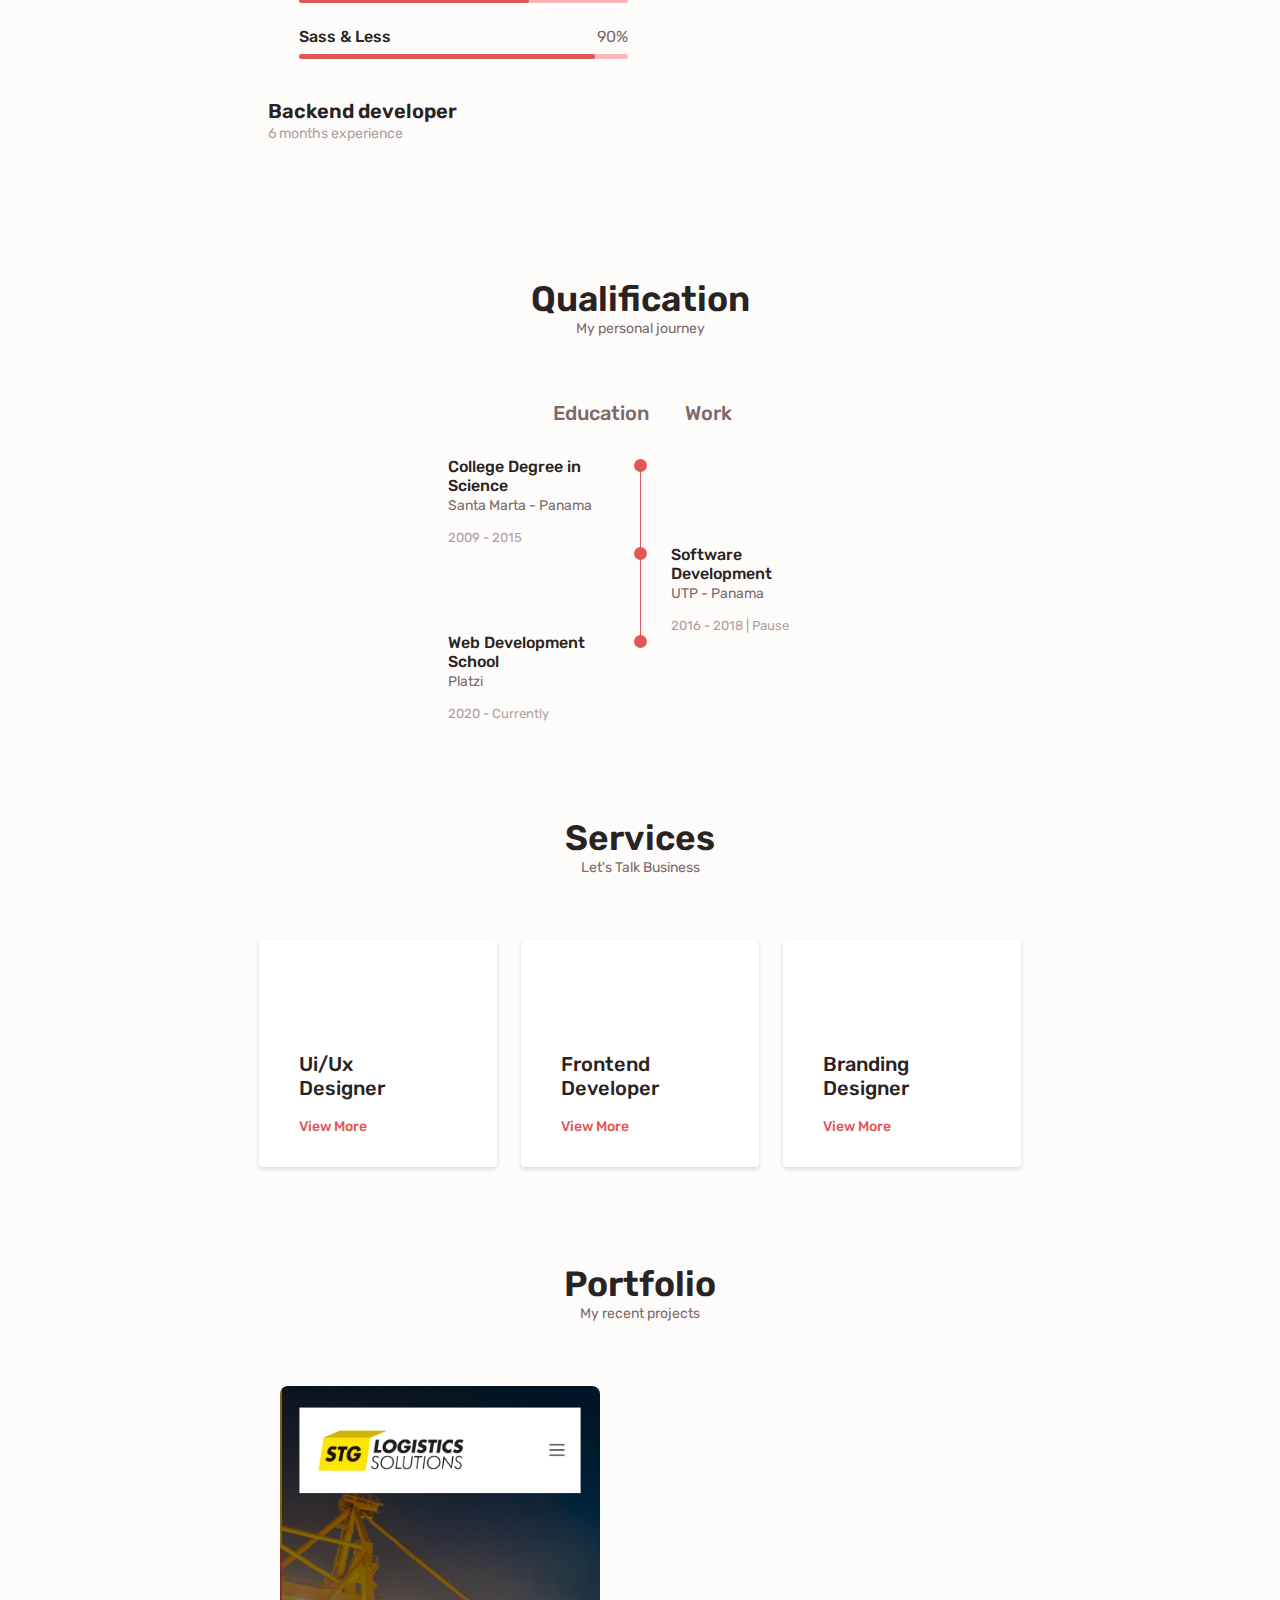
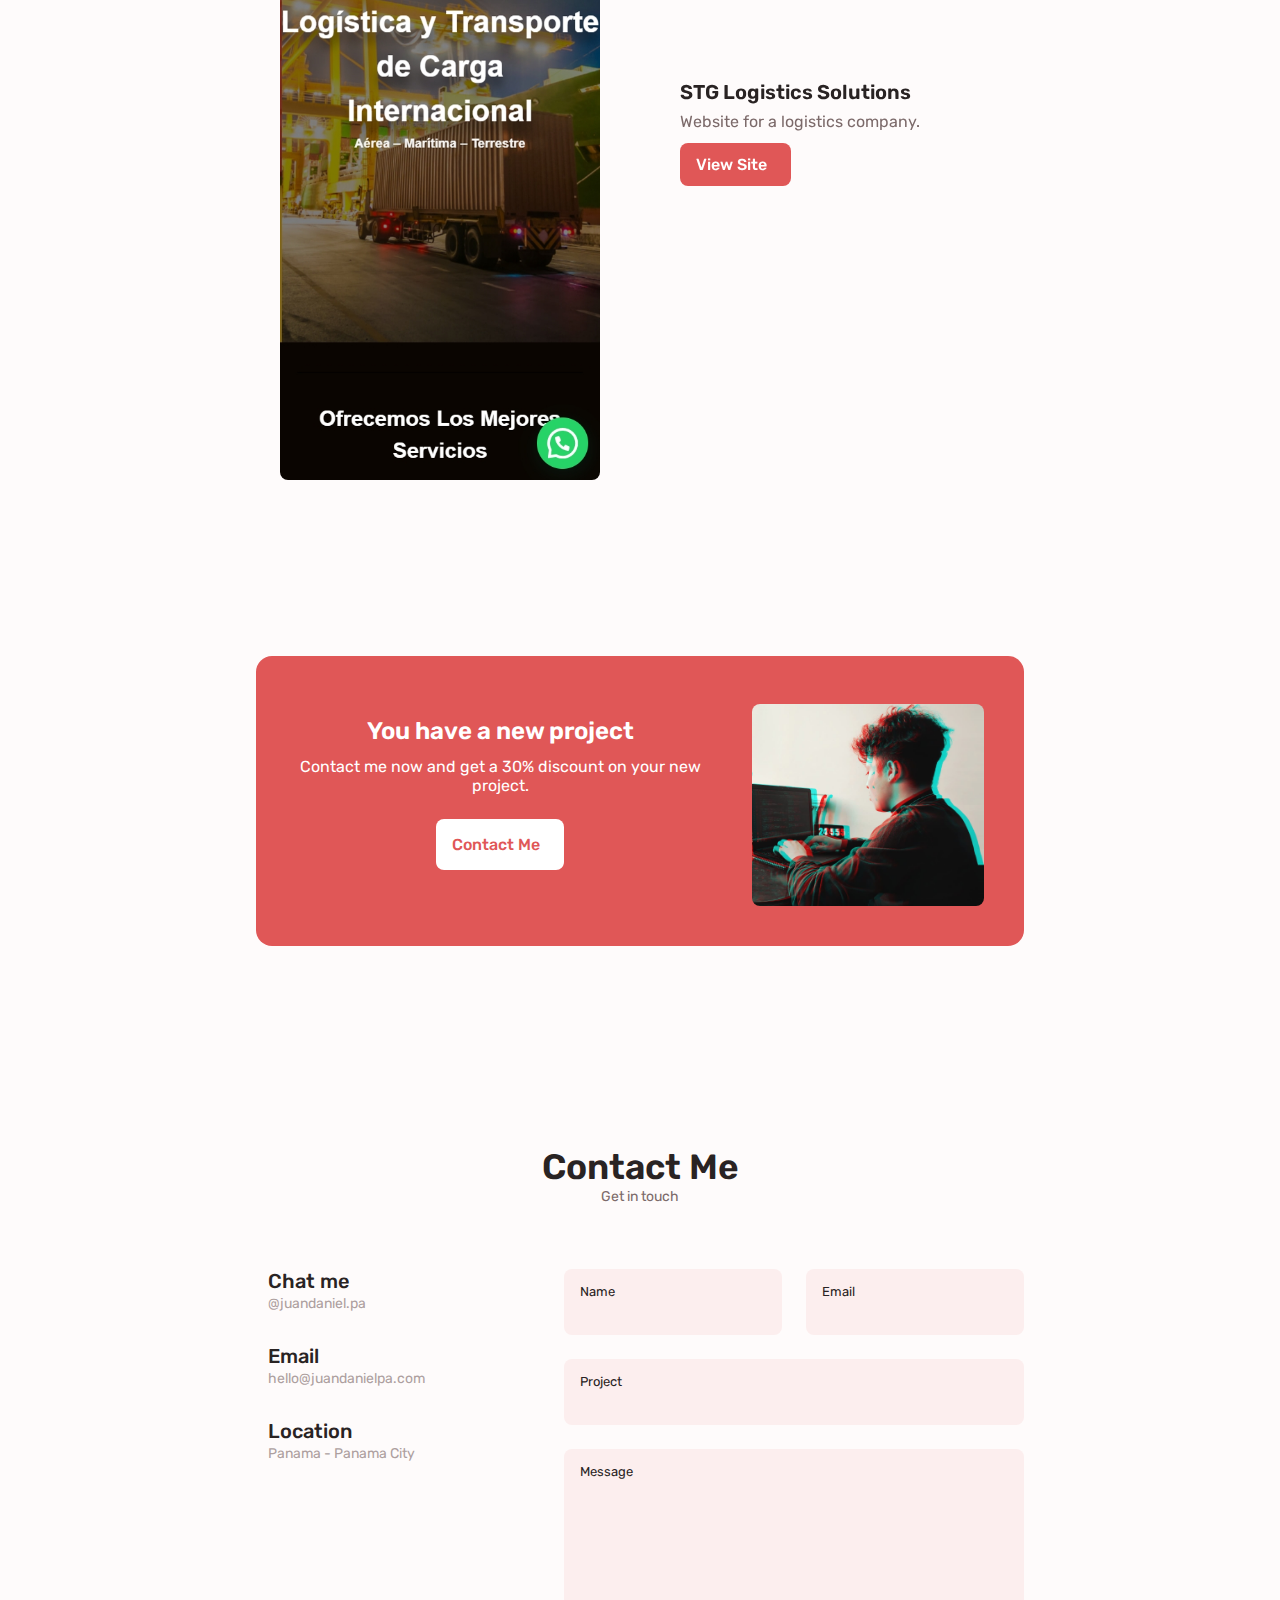
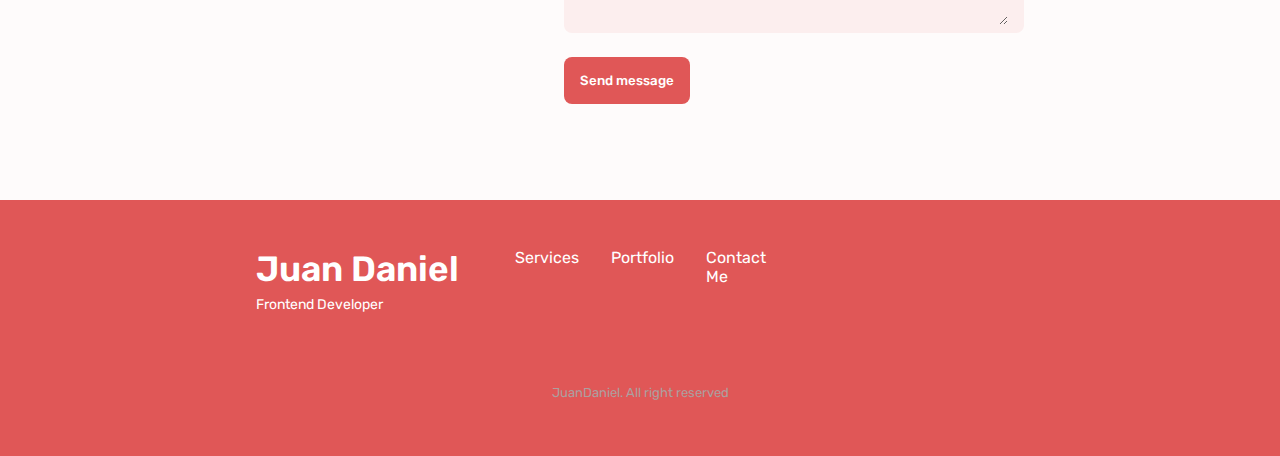
==== commit e9a168ff: "add new email" ====
--- a/index.html
+++ b/index.html
@@ -29,7 +29,7 @@
     <!--==================== HEADER ====================-->
     <header class="header" id="header">
          <nav class="nav container">
-             <a href="" class="nav__logo">Juan Daniel</a>
+             <a href="https://juandaniel.netlify.app/" class="nav__logo">Juan Daniel</a>
 
              <article class="nav__menu" id="nav-menu">
                 <ul class="nav__list grid">
@@ -833,7 +833,7 @@
 
                         <div>
                             <h3 class="contact__title">Email</h3>
-                            <span class="contact__subtitle">juan_diaz1897@hotmail.com</span>
+                            <span class="contact__subtitle">hello@juandanielpa.com</span>
                         </div>
                     </div>
 
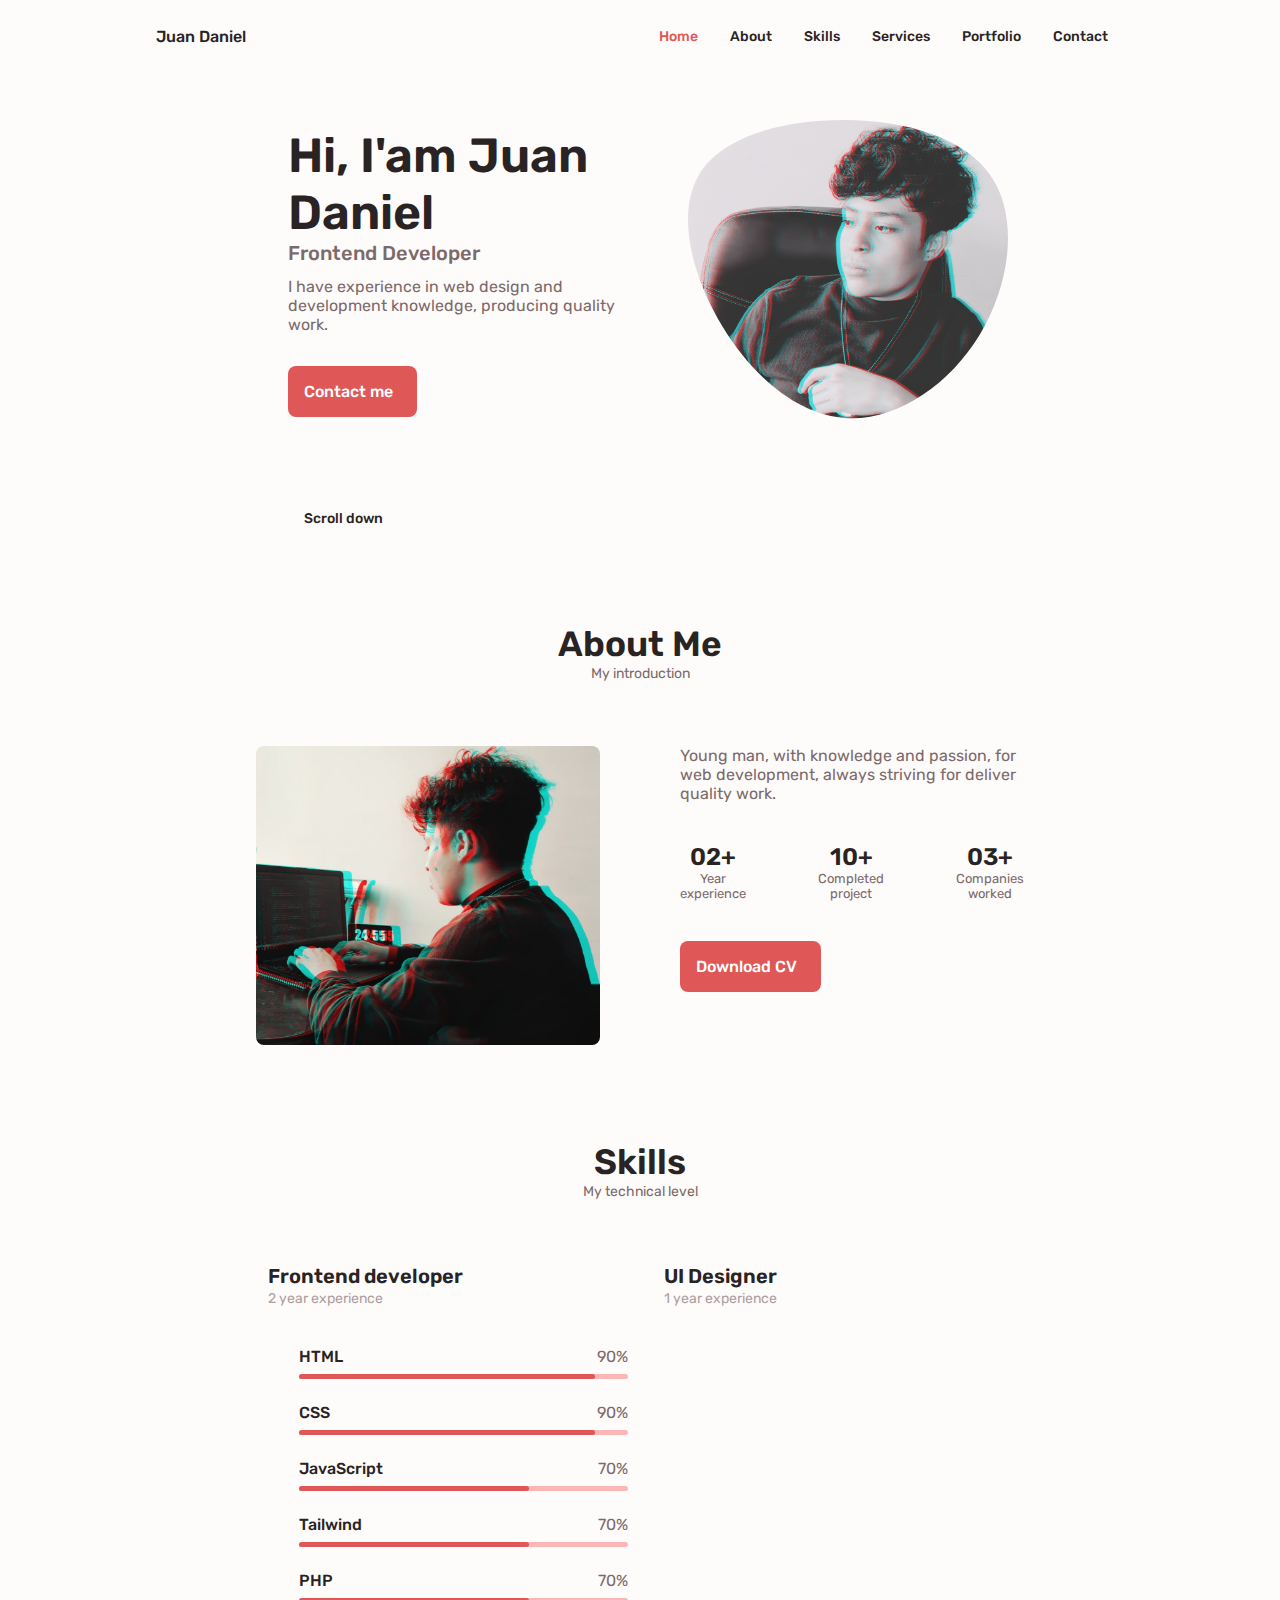
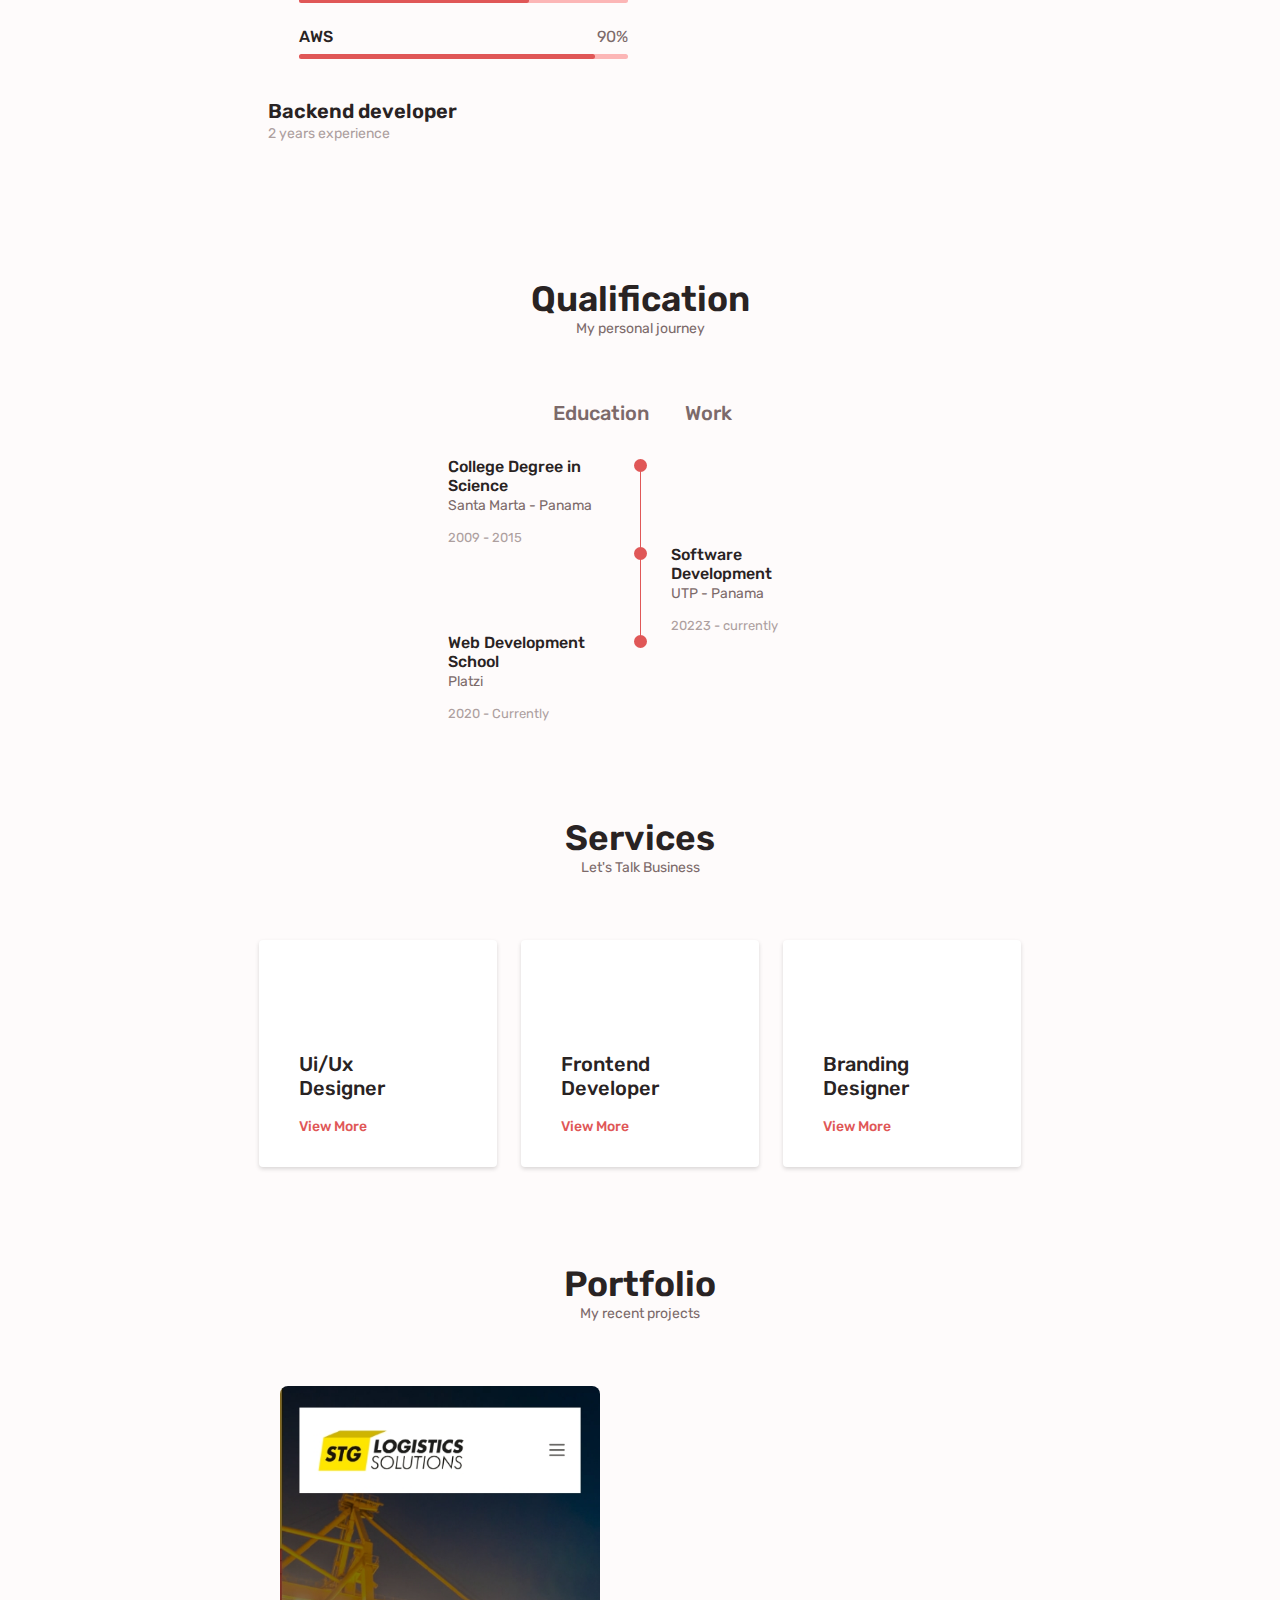
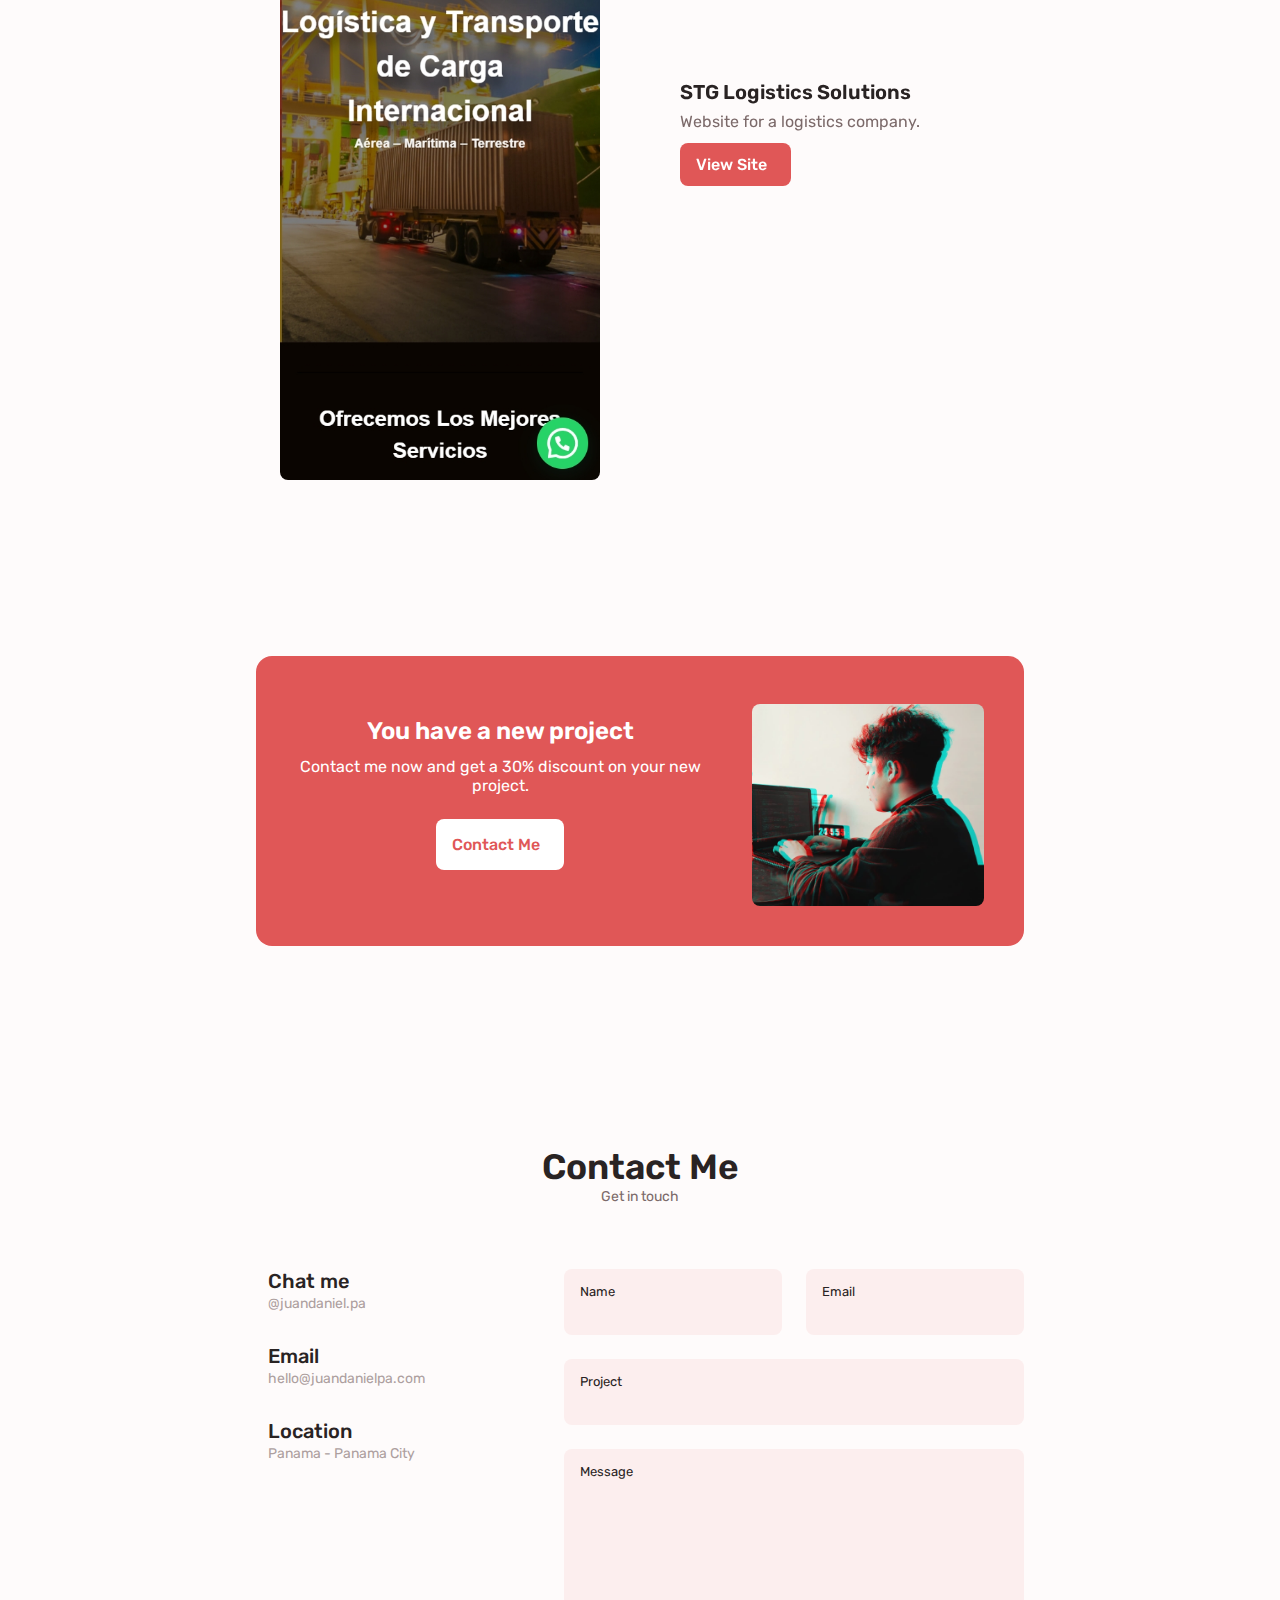
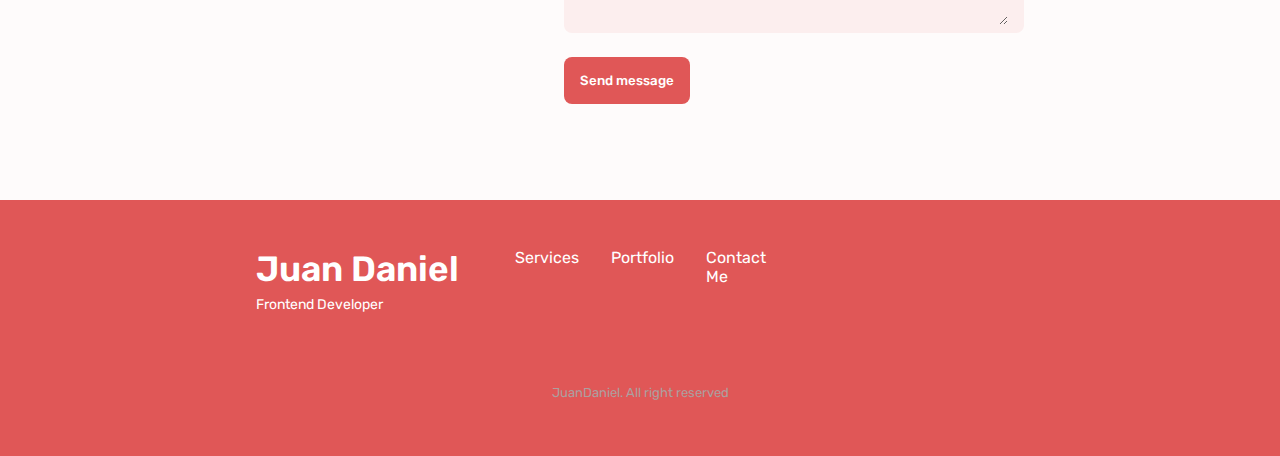
==== commit 3bbd6a8f: "Updates experiences" ====
--- a/index.html
+++ b/index.html
@@ -149,13 +149,13 @@
                     <article class="about__info">
 
                         <article>
-                            <span class="about__info-title">01+</span>
+                            <span class="about__info-title">02+</span>
 
                             <span class="about__info-name">Year <br> experience</span>
                         </article>
 
                         <article>
-                            <span class="about__info-title">02+</span>
+                            <span class="about__info-title">10+</span>
 
                             <span class="about__info-name">Completed <br> project</span>
                         </article>
@@ -190,7 +190,7 @@
 
                             <div>
                                 <h1 class="skills__title">Frontend developer</h1>
-                                <span class="skills__subtitle">1 year experience</span>
+                                <span class="skills__subtitle">2 year experience</span>
                             </div>
                             <i class="uil uil-angle-down skills__arrow"></i>
 
@@ -240,7 +240,7 @@
 
                             <div class="skills__data">
                                 <div class="skills__titles">
-                                    <h3 class="skills__name">Boostrap 4</h3>
+                                    <h3 class="skills__name">PHP</h3>
                                     <span class="skills__number">70%</span>
                                 </div>
                                 <div class="skills__bar">
@@ -250,7 +250,7 @@
 
                             <div class="skills__data">
                                 <div class="skills__titles">
-                                    <h3 class="skills__name">Sass & Less</h3>
+                                    <h3 class="skills__name">AWS</h3>
                                     <span class="skills__number">90%</span>
                                 </div>
                                 <div class="skills__bar">
@@ -268,7 +268,7 @@
 
                             <div>
                                 <h1 class="skills__title">Backend developer</h1>
-                                <span class="skills__subtitle">6 months experience</span>
+                                <span class="skills__subtitle">2 years experience</span>
                             </div>
                             <i class="uil uil-angle-down skills__arrow"></i>
 
@@ -276,20 +276,20 @@
                         </div>
 
                         <div class="skills__list  grid">
-                            <!-- <div class="skills__data">
+                            <div class="skills__data">
                                 <div class="skills__titles">
                                     <h3 class="skills__name">Node JS</h3>
-                                    <span class="skills__number">60%</span>
+                                    <span class="skills__number">80%</span>
                                 </div>
                                 <div class="skills__bar">
                                     <span class="skills__percentage skills__node"></span>
                                 </div>
-                            </div> -->
+                            </div> 
 
                             <div class="skills__data">
                                 <div class="skills__titles">
                                     <h3 class="skills__name">SQL</h3>
-                                    <span class="skills__number">65%</span>
+                                    <span class="skills__number">80%</span>
                                 </div>
                                 <div class="skills__bar">
                                     <span class="skills__percentage skills__sql"></span>
@@ -431,7 +431,7 @@
 
                                 <div class="qualification__calendar">
                                 <i class="uil uil-calendar-alt"></i>
-                                2016 - 2018 | Pause
+                                20223 - currently 
                                 </div>
                             </div>
                             
@@ -937,4 +937,4 @@
     <!--============ MAIN JS ============-->
     <script src="./JS/main.js"></script>
 </body>
-</html>+</html>
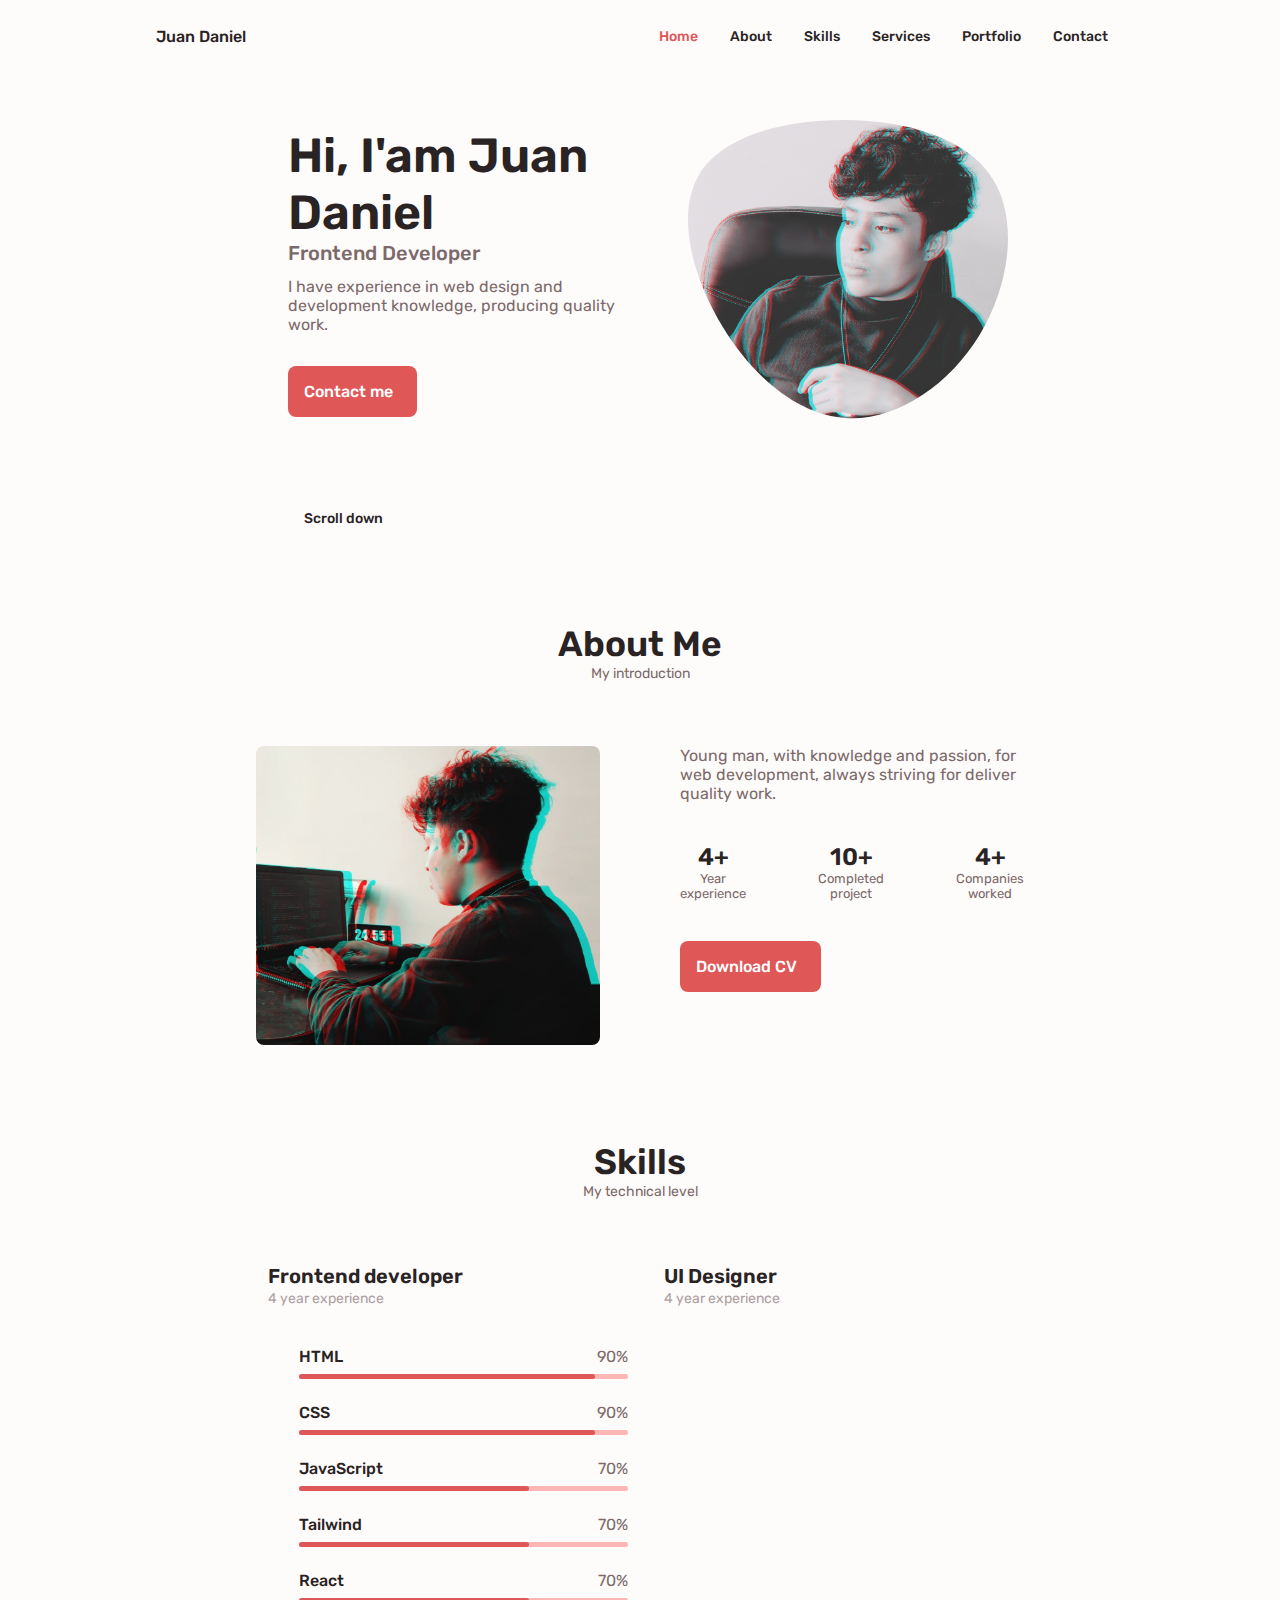
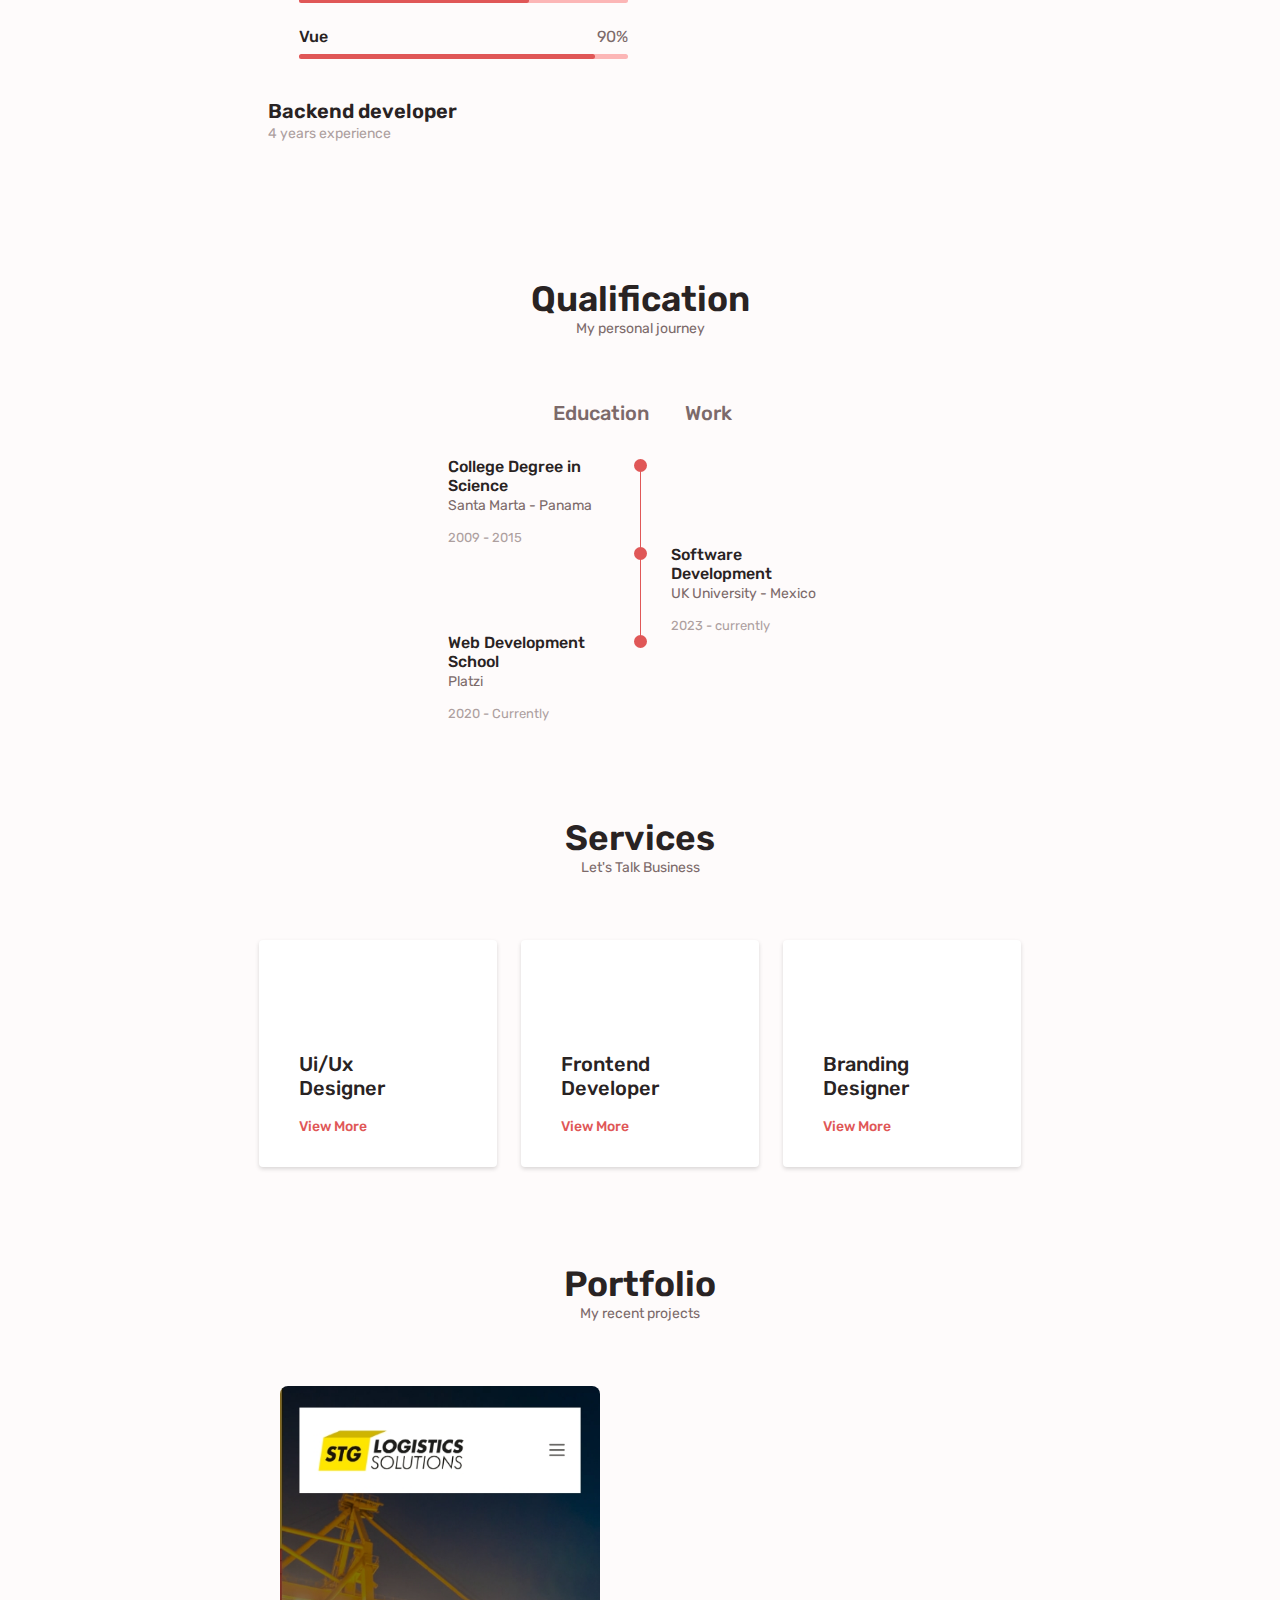
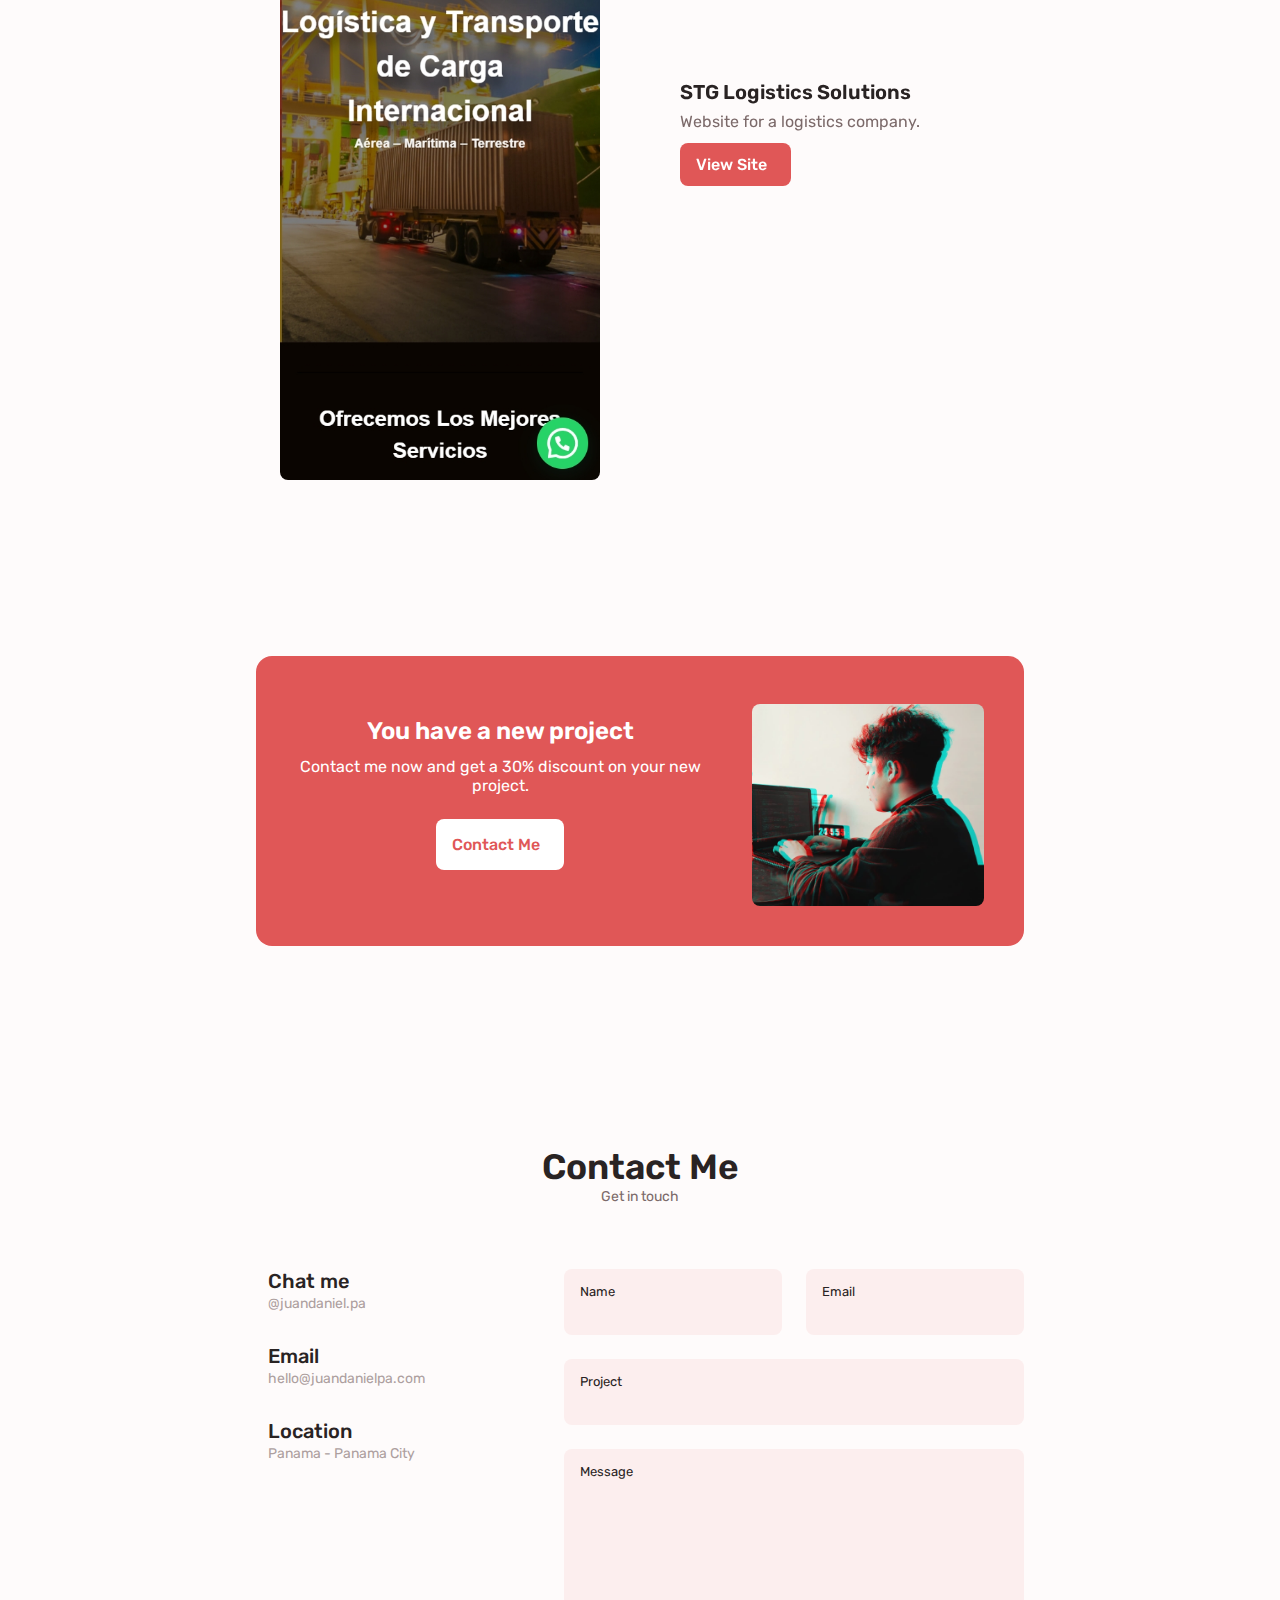
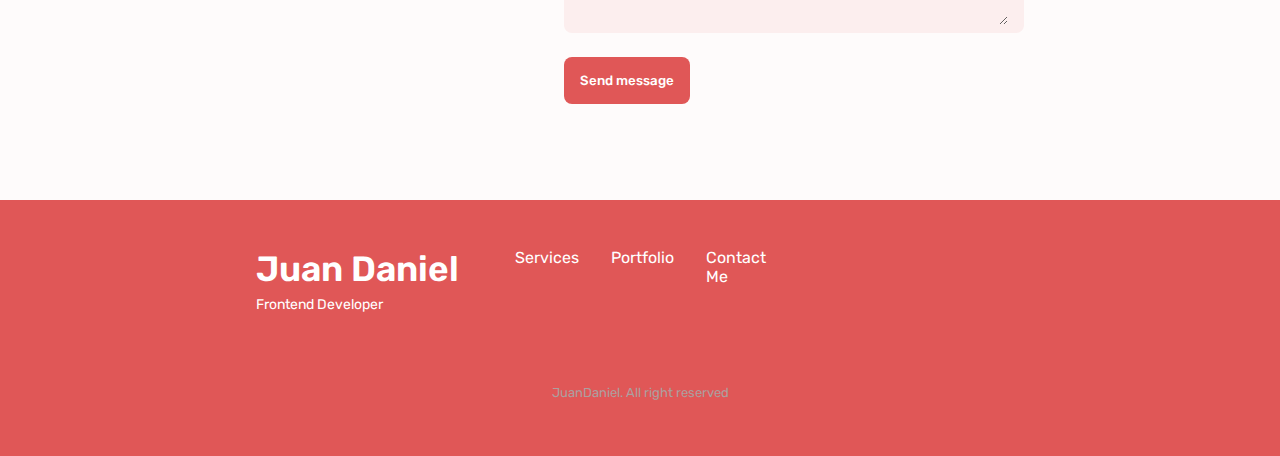
==== commit 099da864: "Update index.html" ====
--- a/index.html
+++ b/index.html
@@ -149,7 +149,7 @@
                     <article class="about__info">
 
                         <article>
-                            <span class="about__info-title">02+</span>
+                            <span class="about__info-title">4+</span>
 
                             <span class="about__info-name">Year <br> experience</span>
                         </article>
@@ -161,7 +161,7 @@
                         </article>
 
                         <article>
-                            <span class="about__info-title">03+</span>
+                            <span class="about__info-title">4+</span>
 
                             <span class="about__info-name">Companies <br> worked</span>
                         </article>
@@ -190,7 +190,7 @@
 
                             <div>
                                 <h1 class="skills__title">Frontend developer</h1>
-                                <span class="skills__subtitle">2 year experience</span>
+                                <span class="skills__subtitle">4 year experience</span>
                             </div>
                             <i class="uil uil-angle-down skills__arrow"></i>
 
@@ -240,7 +240,7 @@
 
                             <div class="skills__data">
                                 <div class="skills__titles">
-                                    <h3 class="skills__name">PHP</h3>
+                                    <h3 class="skills__name">React</h3>
                                     <span class="skills__number">70%</span>
                                 </div>
                                 <div class="skills__bar">
@@ -250,13 +250,14 @@
 
                             <div class="skills__data">
                                 <div class="skills__titles">
-                                    <h3 class="skills__name">AWS</h3>
+                                    <h3 class="skills__name">Vue</h3>
                                     <span class="skills__number">90%</span>
                                 </div>
                                 <div class="skills__bar">
                                     <span class="skills__percentage skills__css"></span>
                                 </div>
                             </div>
+                            
                         </div>
                     </div>
 
@@ -268,7 +269,7 @@
 
                             <div>
                                 <h1 class="skills__title">Backend developer</h1>
-                                <span class="skills__subtitle">2 years experience</span>
+                                <span class="skills__subtitle">4 years experience</span>
                             </div>
                             <i class="uil uil-angle-down skills__arrow"></i>
 
@@ -278,7 +279,7 @@
                         <div class="skills__list  grid">
                             <div class="skills__data">
                                 <div class="skills__titles">
-                                    <h3 class="skills__name">Node JS</h3>
+                                    <h3 class="skills__name">PHP  & Laravel</h3>
                                     <span class="skills__number">80%</span>
                                 </div>
                                 <div class="skills__bar">
@@ -320,7 +321,7 @@
 
                             <div>
                                 <h1 class="skills__title">UI Designer</h1>
-                                <span class="skills__subtitle">1 year experience</span>
+                                <span class="skills__subtitle">4 year experience</span>
                             </div>
                             <i class="uil uil-angle-down skills__arrow"></i>
 
@@ -345,26 +346,6 @@
                                 </div>
                                 <div class="skills__bar">
                                     <span class="skills__percentage skills__adobe"></span>
-                                </div>
-                            </div>
-
-                            <div class="skills__data">
-                                <div class="skills__titles">
-                                    <h3 class="skills__name">Ilustrator</h3>
-                                    <span class="skills__number">60%</span>
-                                </div>
-                                <div class="skills__bar">
-                                    <span class="skills__percentage skills__ilustrator"></span>
-                                </div>
-                            </div>
-
-                            <div class="skills__data">
-                                <div class="skills__titles">
-                                    <h3 class="skills__name">Photoshop</h3>
-                                    <span class="skills__number">60%</span>
-                                </div>
-                                <div class="skills__bar">
-                                    <span class="skills__percentage skills__ilustrator"></span>
                                 </div>
                             </div>
 
@@ -427,11 +408,11 @@
 
                             <div>
                                 <h3 class="qualification__title">Software Development</h3>
-                                <span class="qualification__subtitle">UTP - Panama</span>
+                                <span class="qualification__subtitle">UK University - Mexico</span>
 
                                 <div class="qualification__calendar">
                                 <i class="uil uil-calendar-alt"></i>
-                                20223 - currently 
+                                2023 - currently 
                                 </div>
                             </div>
                             
@@ -534,16 +515,41 @@
                             </div>
 
                             <div>
-                                <h3 class="qualification__title">Freelance</h3>
+                                <h3 class="qualification__title">MJ CAPITAL LTD</h3>
                                 <span class="qualification__subtitle">Frontend Developer</span>
     
                                 <div class="qualification__calendar">
                                     <i class="uil uil-calendar-alt"></i>
-                                    2021 - Currently
+                                    2019 - 2023
                                 </div>
                             </div>
        
 
+                        </div>
+
+                        <div class="qualification__data">
+                            
+                            <div>
+                                <h3 class="qualification__title">Software Developer</h3>
+                                <span class="qualification__subtitle">National Car Rental</span>
+
+                                <div class="qualification__calendar">
+                                <i class="uil uil-calendar-alt"></i>
+                                2023 - 2024 
+                                </div>
+                            </div>
+
+                            <div>
+                                <span class="qualification__rounder"></span>
+                                <span class="qualification__line"></span>
+                            </div>
+
+                            
+                            
+                            <div></div>
+                            
+
+                            
                         </div>
                         
                      </div>
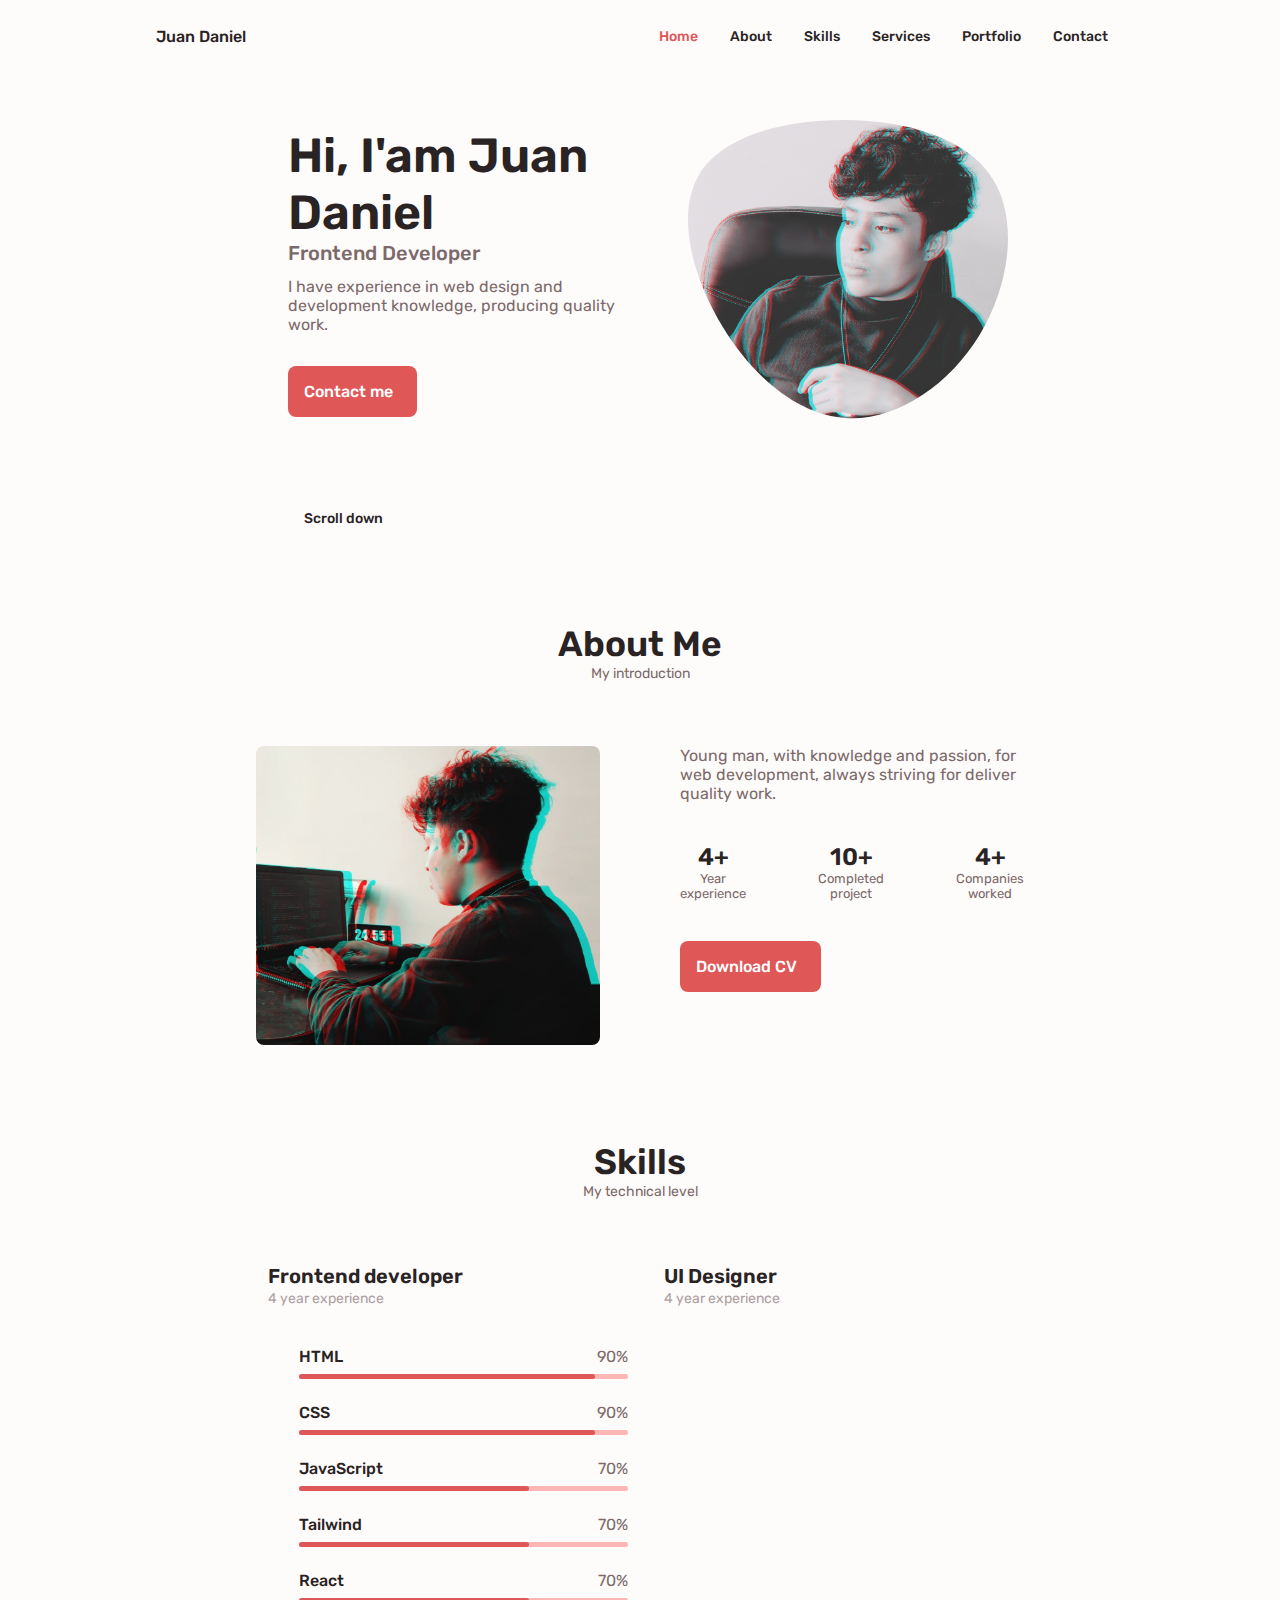
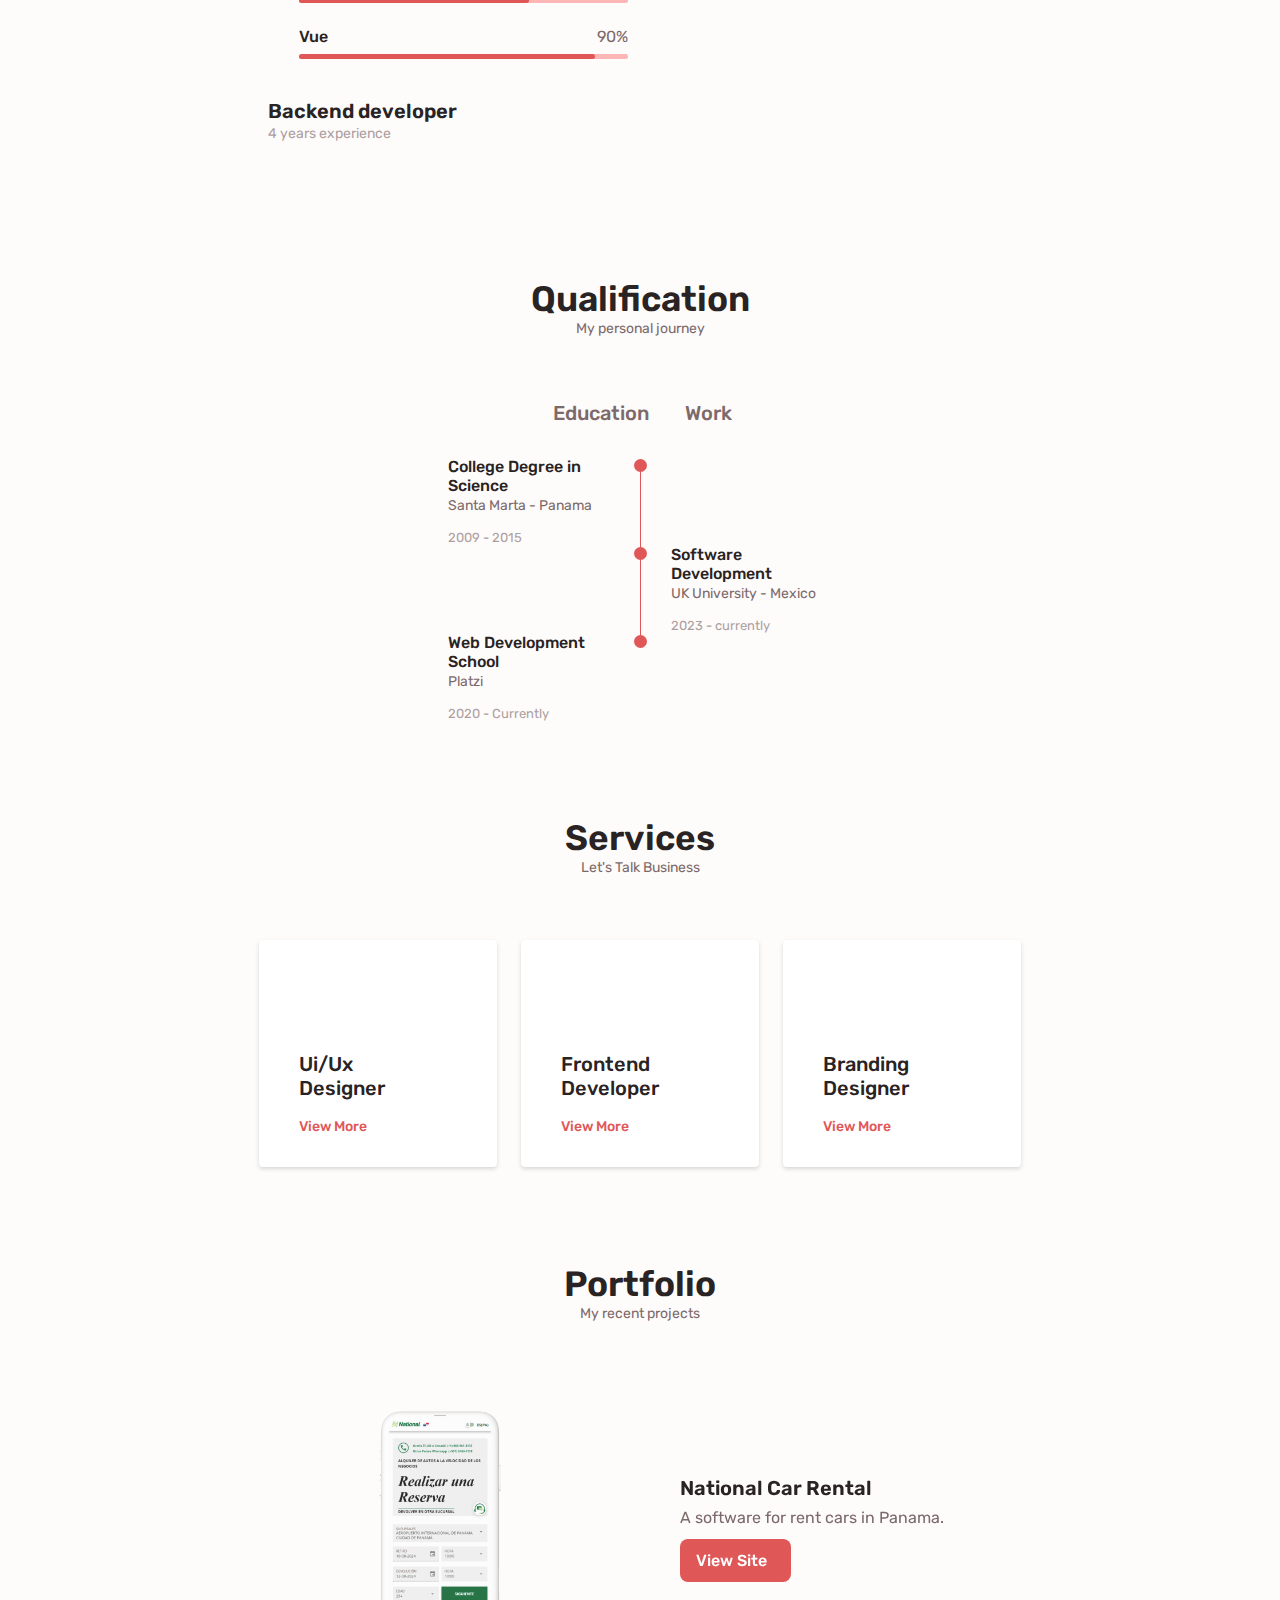
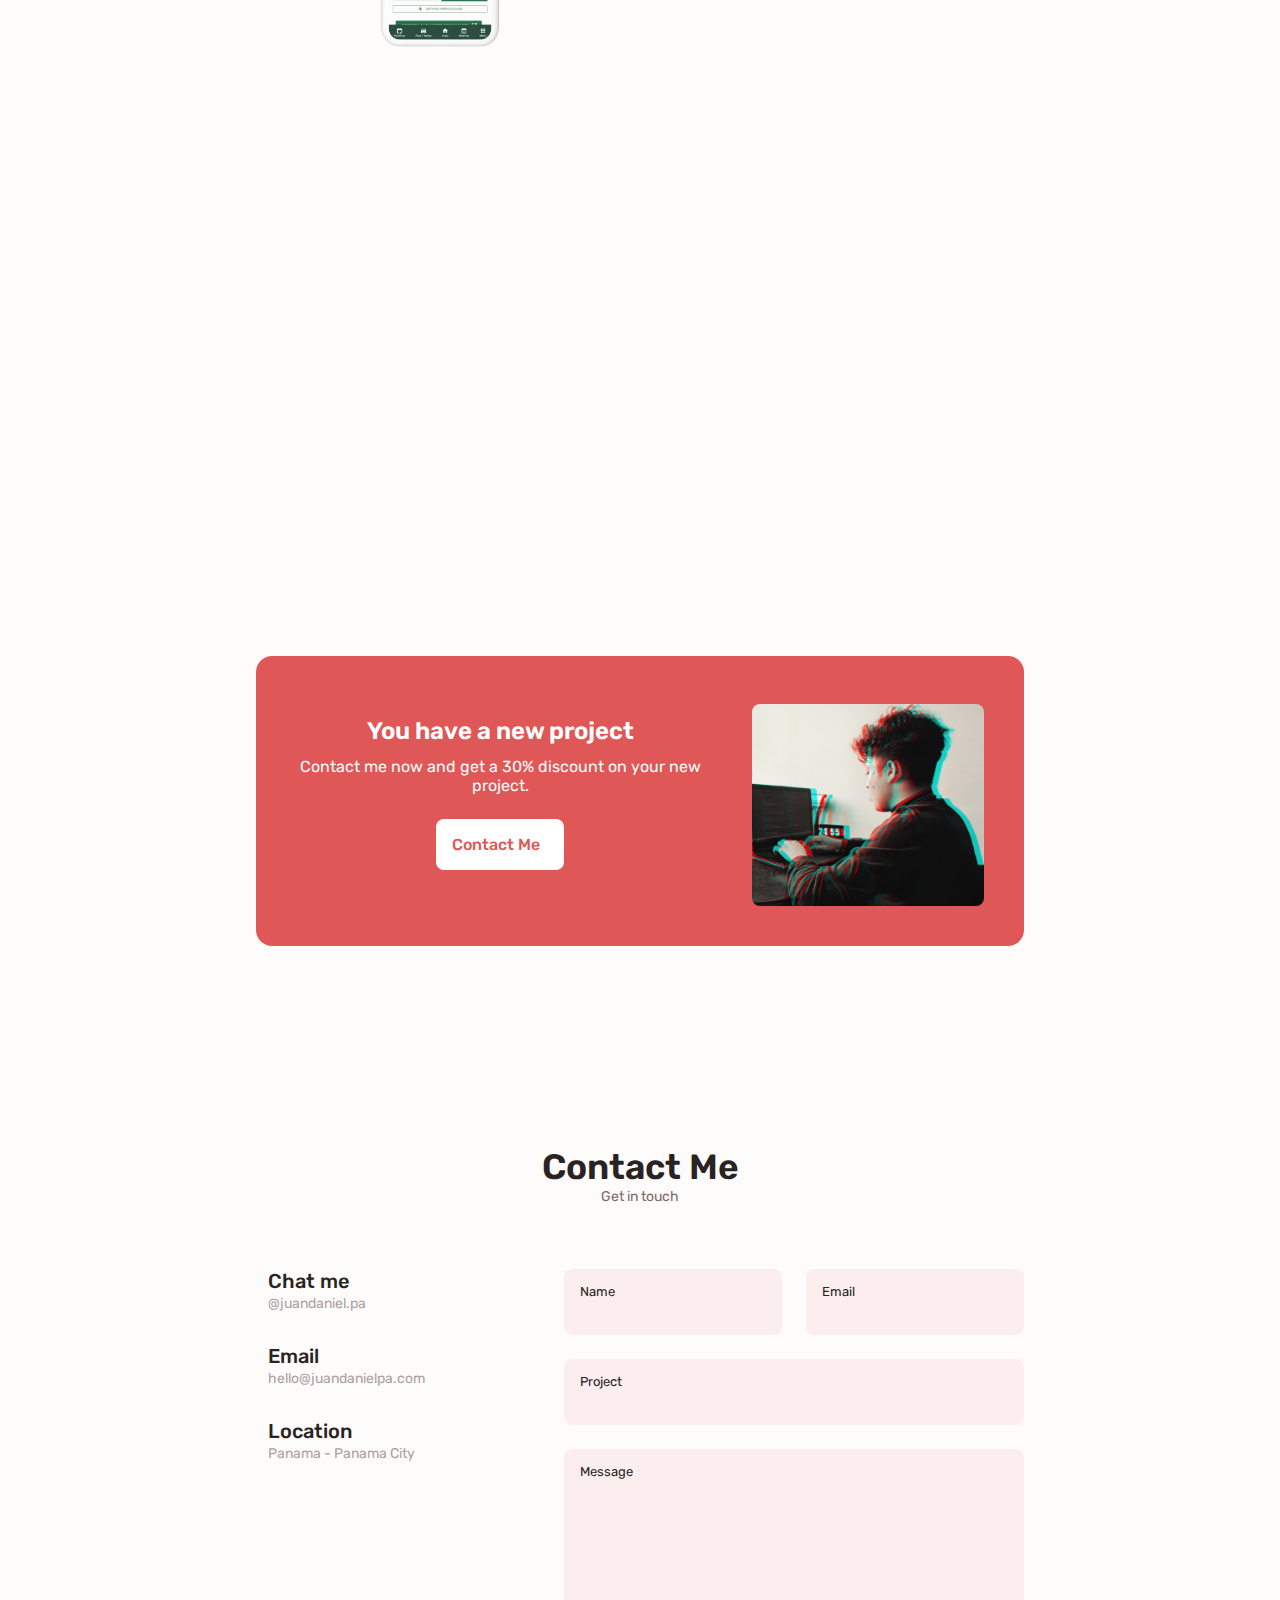
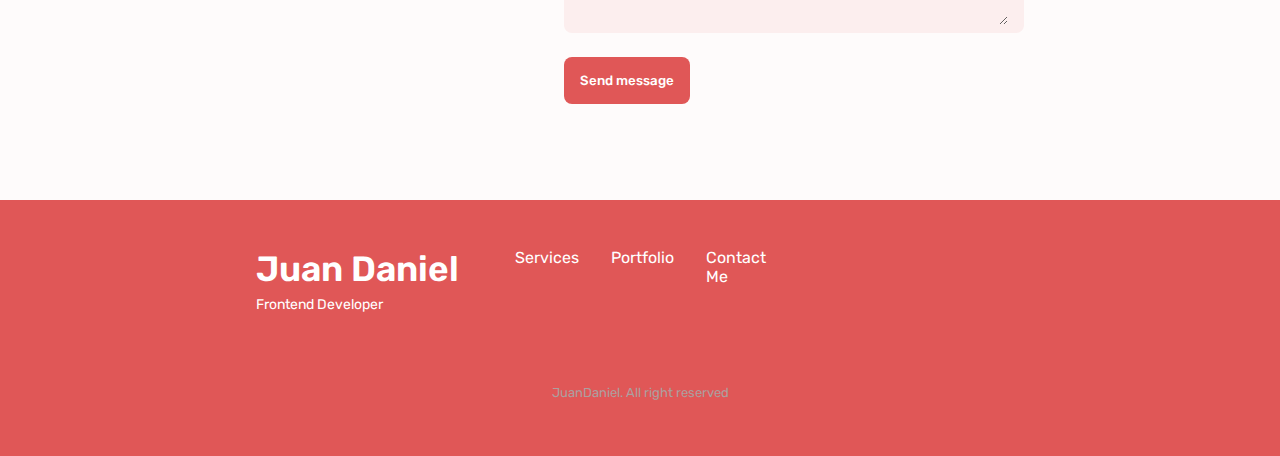
==== commit dd8fb924: "Update index.html" ====
--- a/index.html
+++ b/index.html
@@ -692,12 +692,29 @@
 
             <div class="portfolio__container container swiper mySwiper">
                 <div class="swiper-wrapper">
+
+
+                      <!--==================== PORTFOLIO 7====================-->
+                     <div class="portfolio__content grid swiper-slide">
+                        <img src="./assets/images/national.png" alt="portfolio" class="portfolio__img">
+
+                        <div class="portfolio__data">
+                            <h3 class="portfolio__title">National Car Rental</h3>
+                            <p class="portfolio__description">A software for rent cars in Panama.</p>
+
+                            <a href="https://www.nationalpanama.com/#/" class="button button--flex button--small portfolio__button">
+                                View Site
+                                <i class="uil uil-arrow-right button__icon"></i>
+                            </a>
+                        </div>
+                    </div>
+                    
                     <!--==================== PORTFOLIO 1====================-->
                     <div class="portfolio__content grid swiper-slide">
                         <img src="./assets/images/stg.jpg" alt="Stg logistics Solutions" class="portfolio__img">
 
                         <div class="portfolio__data">
-                            <h3 class="portfolio__title">STG Logistics Solutions</h3>
+                            <h3 class="portfolio__title">Intertrade Logistics</h3>
                             <p class="portfolio__description">Website for a logistics company.</p>
 
                             <a href="https://stglogisticssolutions.com/" target="_blank" class="button button--flex button--small portfolio__button">
@@ -770,6 +787,8 @@
                         </a>
                     </div>
                 </div>
+
+                       
                 <!-- ENDS -->
                 </div>
 
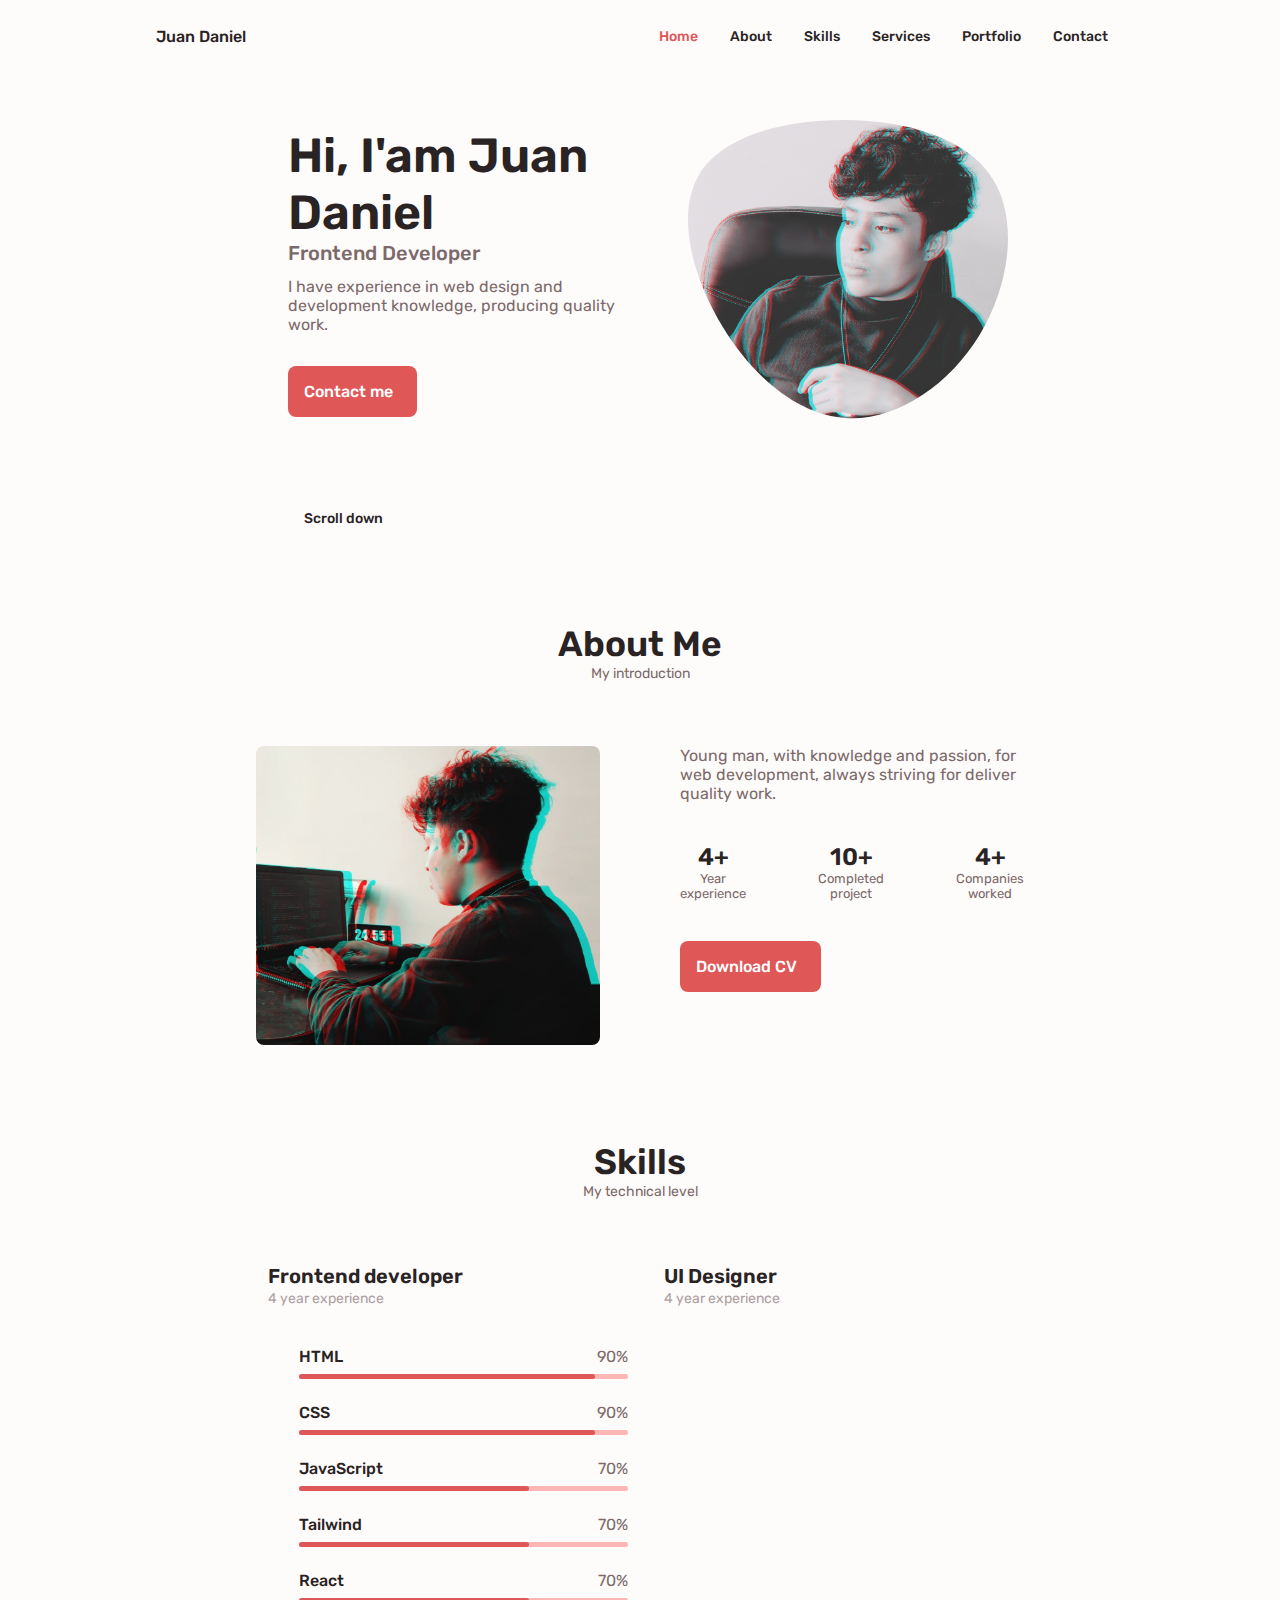
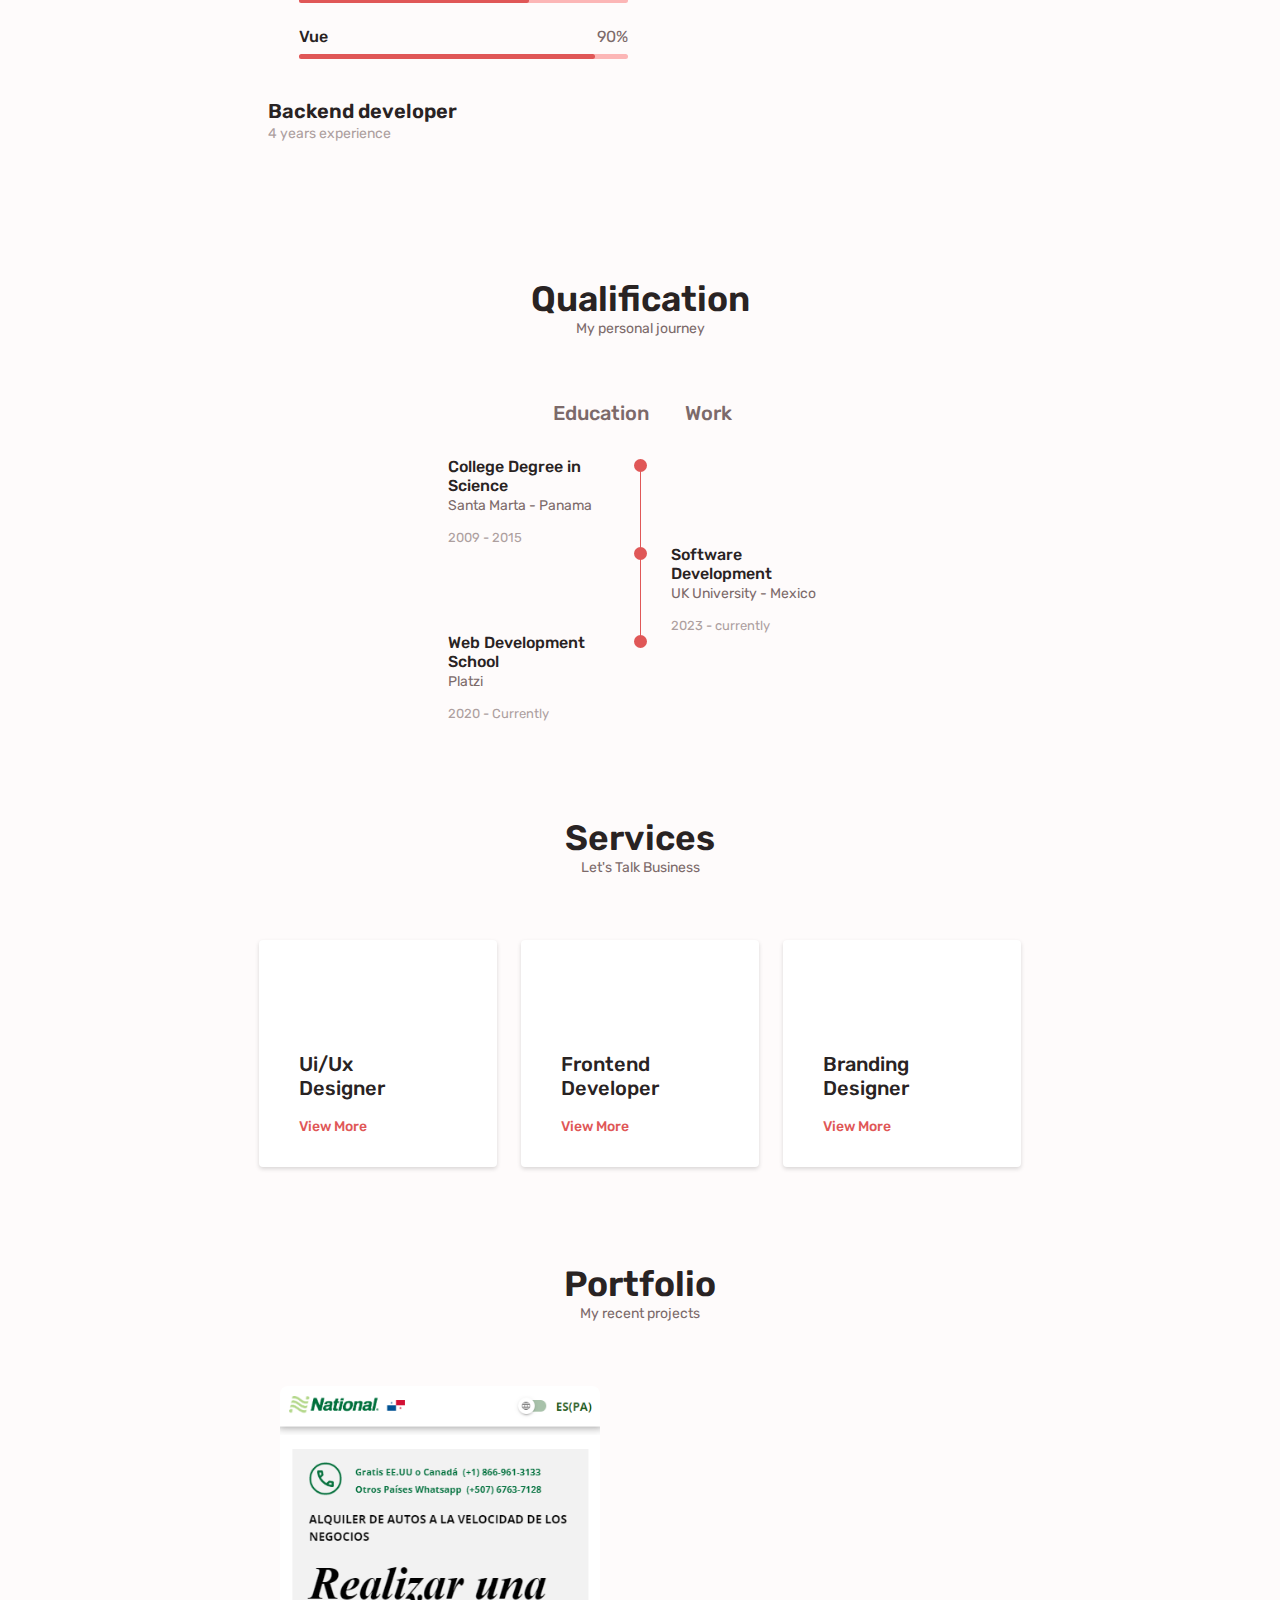
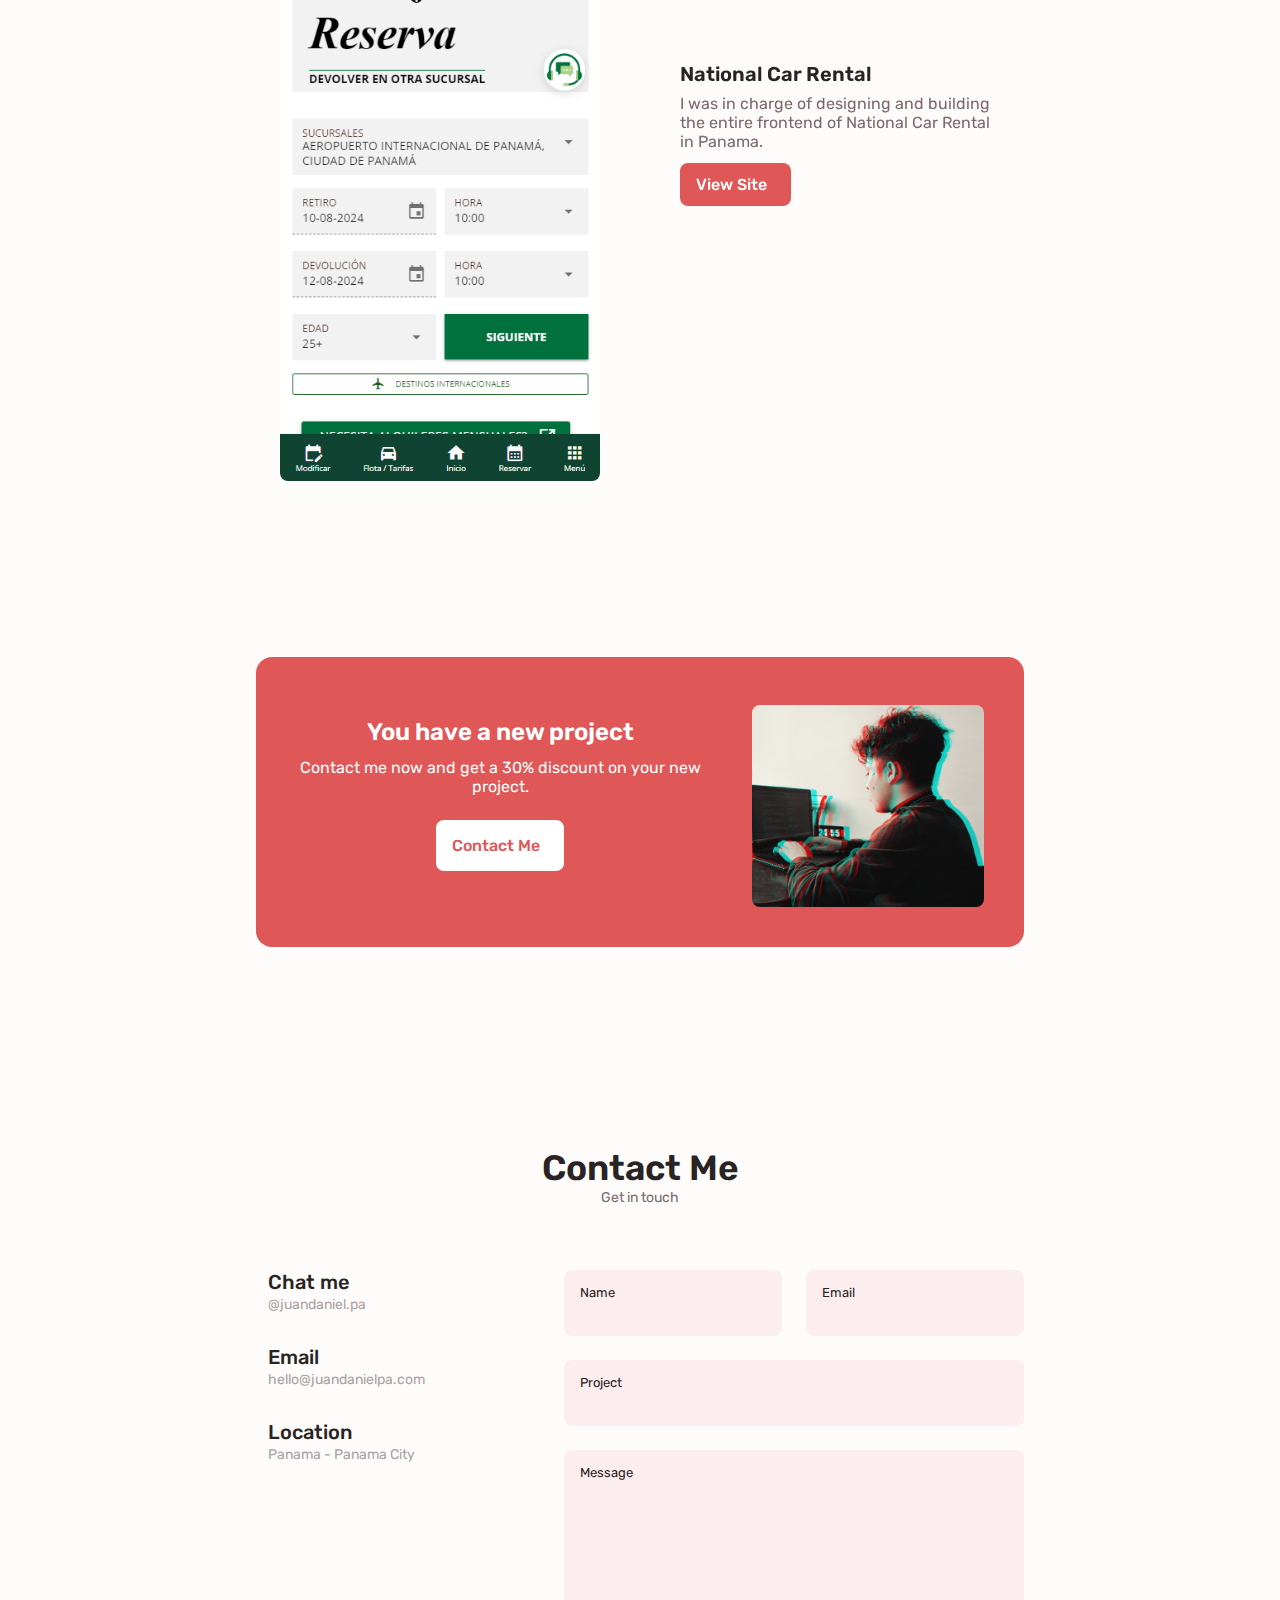
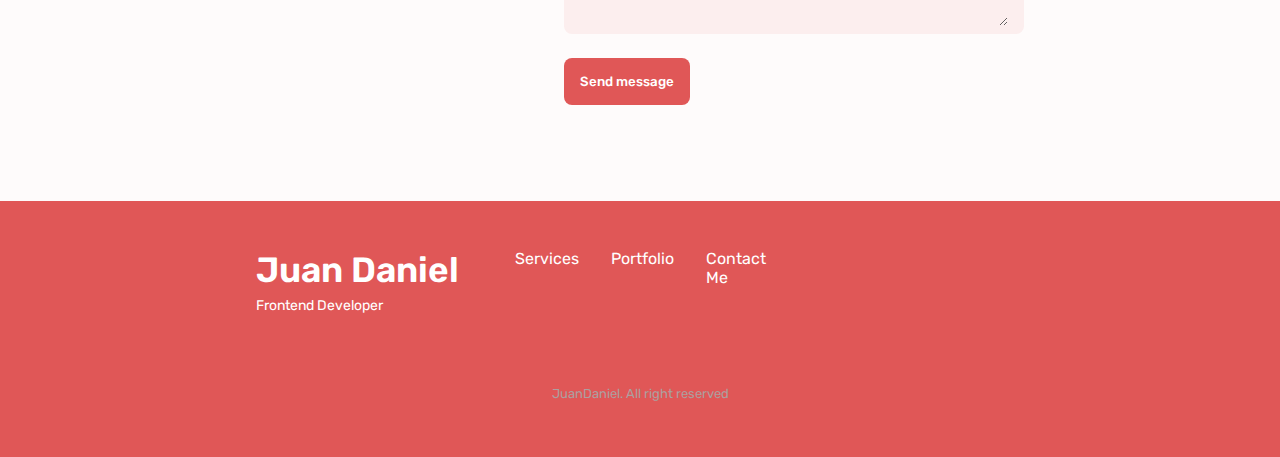
==== commit e11869b8: "Update index.html" ====
--- a/index.html
+++ b/index.html
@@ -696,11 +696,11 @@
 
                       <!--==================== PORTFOLIO 7====================-->
                      <div class="portfolio__content grid swiper-slide">
-                        <img src="./assets/images/national.png" alt="portfolio" class="portfolio__img">
+                        <img src="./assets/images/national_screen.png" alt="portfolio" class="portfolio__img">
 
                         <div class="portfolio__data">
                             <h3 class="portfolio__title">National Car Rental</h3>
-                            <p class="portfolio__description">A software for rent cars in Panama.</p>
+                            <p class="portfolio__description">I was in charge of designing and building the entire frontend of National Car Rental in Panama.</p>
 
                             <a href="https://www.nationalpanama.com/#/" class="button button--flex button--small portfolio__button">
                                 View Site
